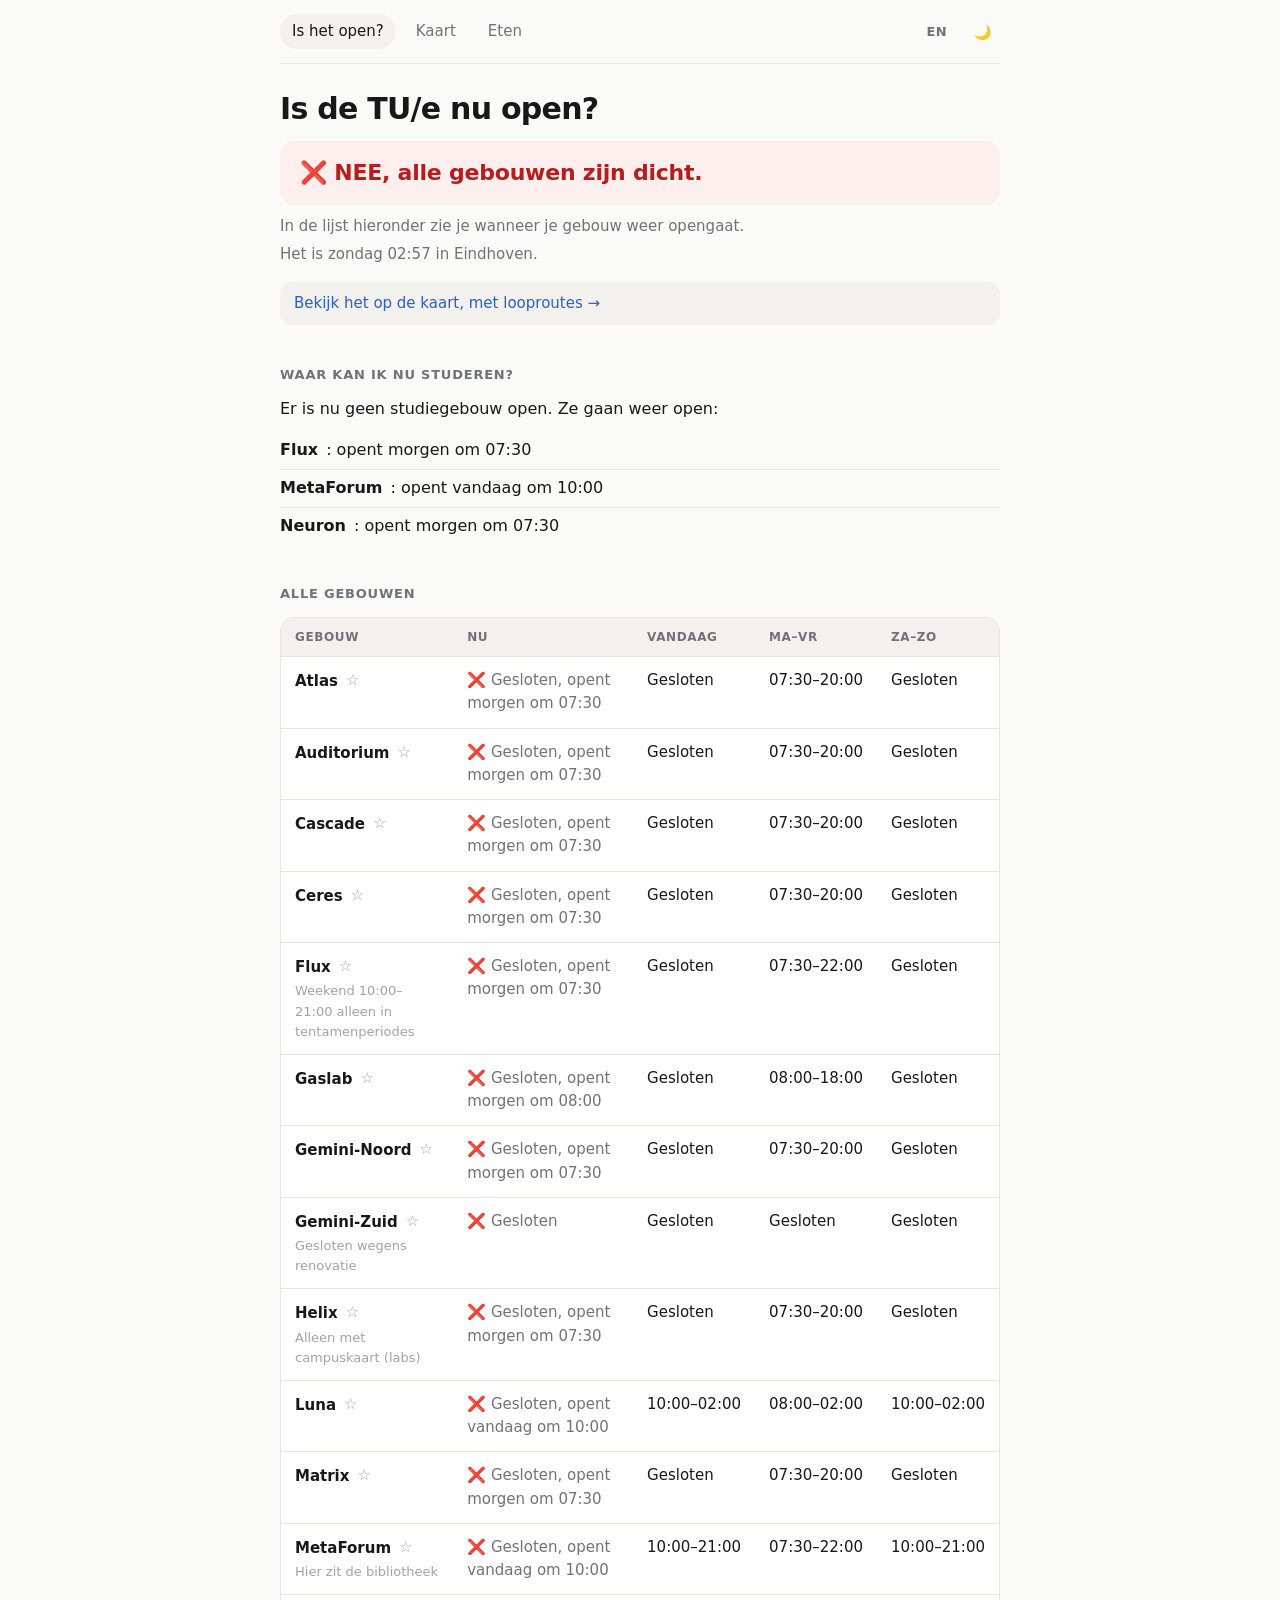
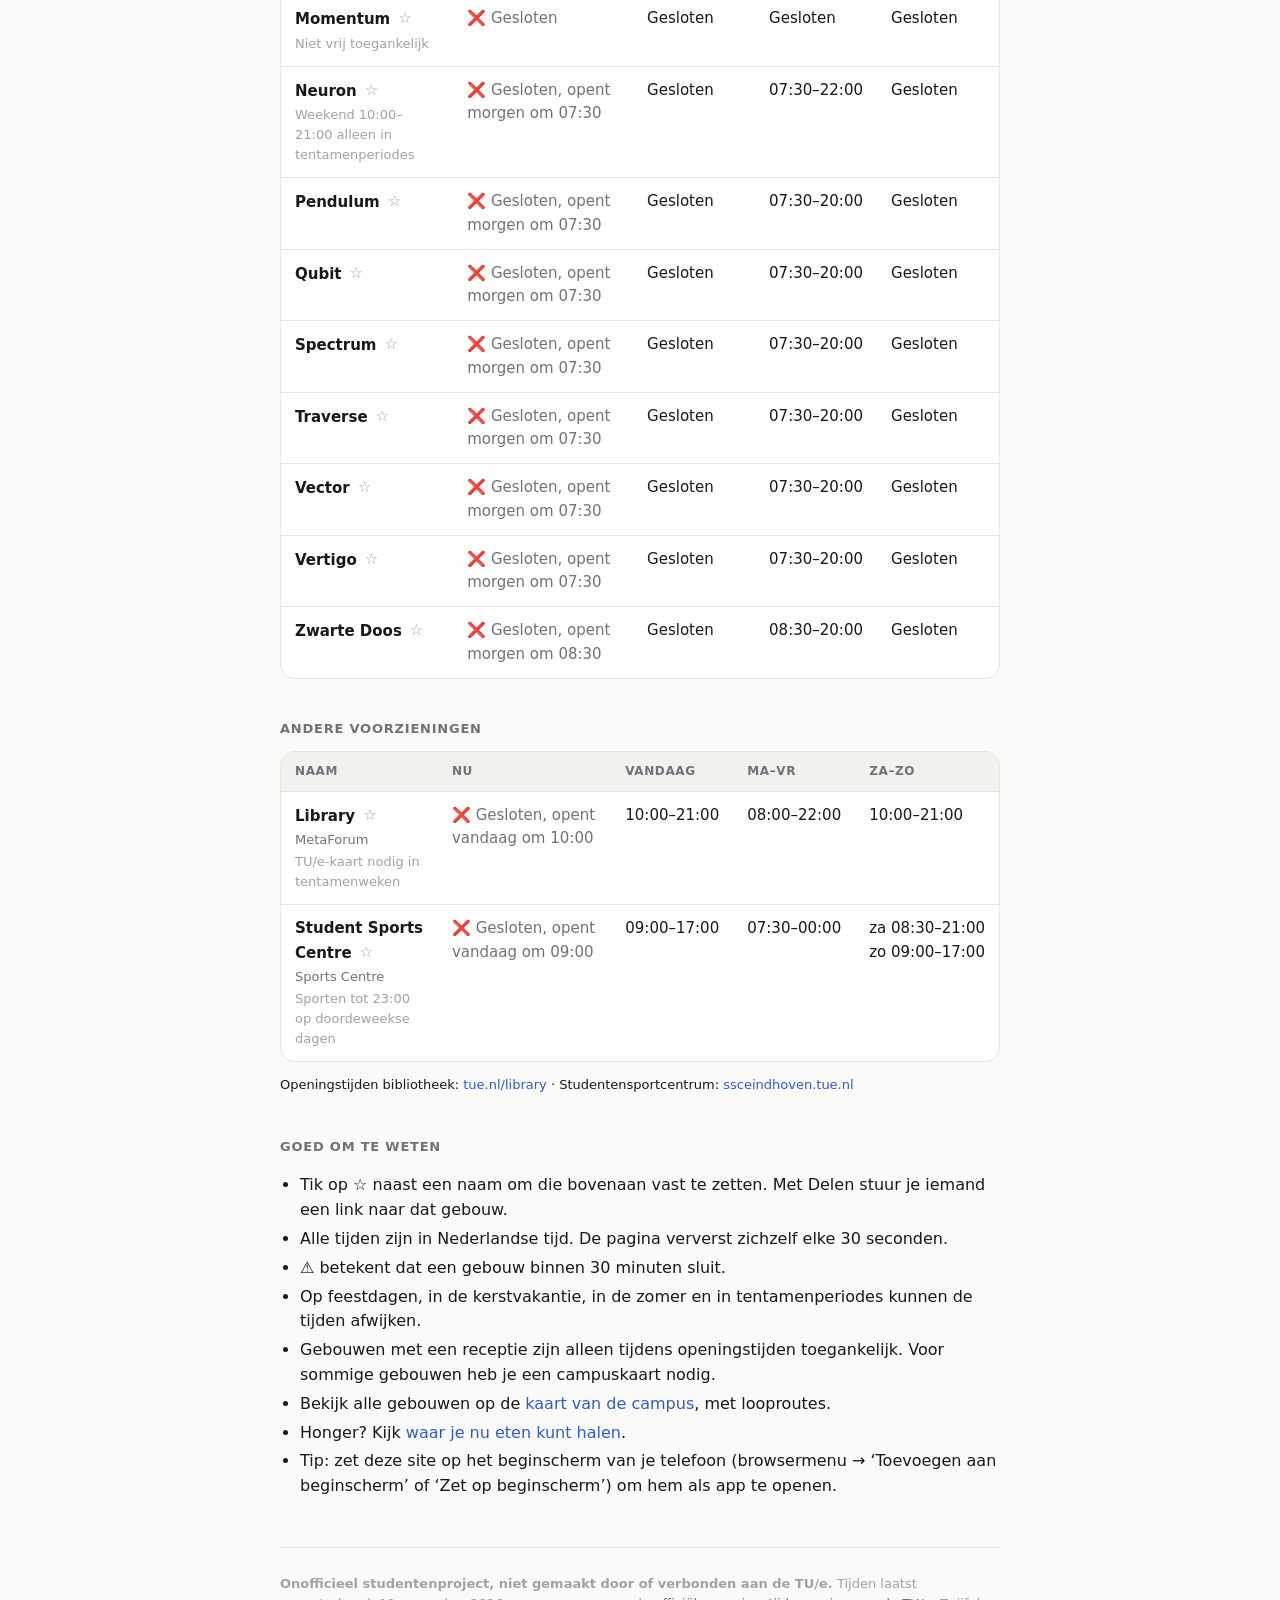
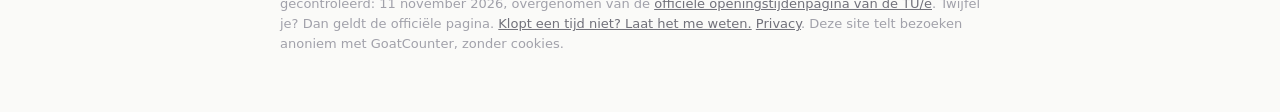
==== nl/index.html @ cf550020 "cards on mobile" ====
<!DOCTYPE html>
<html lang="nl">
<head>
<meta charset="utf-8">
<meta name="viewport" content="width=device-width, initial-scale=1">
<title>Is de TU/e open?</title>
<meta name="description" content="Welke TU/e-gebouwen zijn nu open? Live openingstijden van alle gebouwen, een kaart van de campus met looproutes, studieplekken en eten.">
<link rel="icon" type="image/png" href="../favicon.png">
<meta property="og:type" content="website">
<meta property="og:site_name" content="Is de TU/e open?">
<meta property="og:title" content="Is de TU/e open?">
<meta property="og:description" content="Welke TU/e-gebouwen zijn nu open? Live openingstijden, een kaart met looproutes en waar je kunt eten.">
<meta property="og:url" content="https://istueopen.nl/nl/">
<meta property="og:image" content="https://istueopen.nl/preview-nl.png">
<meta property="og:image:width" content="1200">
<meta property="og:image:height" content="630">
<meta property="og:image:alt" content="Is de TU/e open? Live openingstijden van alle gebouwen.">
<meta name="twitter:card" content="summary_large_image">
<link rel="canonical" href="https://istueopen.nl/nl/">
<link rel="alternate" hreflang="en" href="https://istueopen.nl/">
<link rel="alternate" hreflang="nl" href="https://istueopen.nl/nl/">
<link rel="manifest" href="manifest.webmanifest">
<link rel="apple-touch-icon" href="../apple-touch-icon.png">
<meta name="theme-color" content="#fafaf7" media="(prefers-color-scheme: light)">
<meta name="theme-color" content="#151514" media="(prefers-color-scheme: dark)">
<link rel="stylesheet" href="../style.css">
<script src="../site.js"></script>
</head>
<body>

<nav>
  <a href="./" aria-current="page">Is het open?</a> |
  <a href="kaart">Kaart</a> |
  <a href="eten">Eten</a> |
  <a href="../" hreflang="en" lang="en" aria-label="English" title="English">EN</a>
</nav>
<hr>

<div id="banner" hidden></div>

<h1>Is de TU/e nu open?</h1>
<h2 id="answer">Even kijken…</h2>
<p id="summary"></p>
<p id="clock"></p>
<p class="maplink"><a href="kaart">Bekijk het op de kaart, met looproutes →</a></p>
<p id="weather" hidden></p>
<p id="exam" hidden></p>
<hr>
<div id="mine" hidden></div>

<noscript>
  <p><b>Zet JavaScript aan om te zien welke gebouwen nu open zijn.</b>
  Je kunt ook de <a href="https://www.tue.nl/en/our-university/tue-campus/buildings/opening-hours-buildings">officiële openingstijden</a> bekijken.</p>
</noscript>

<h2>Waar kan ik nu studeren?</h2>
<div id="study"></div>

<h2>Alle gebouwen</h2>
<table border="1" cellpadding="6" cellspacing="0">
  <thead id="head"></thead>
  <tbody id="buildings"></tbody>
</table>

<h2>Andere voorzieningen</h2>
<table border="1" cellpadding="6" cellspacing="0">
  <thead id="services-head"></thead>
  <tbody id="services"></tbody>
</table>
<p><small>Openingstijden bibliotheek: <a href="https://www.tue.nl/library">tue.nl/library</a> · Studentensportcentrum: <a href="https://ssceindhoven.tue.nl/en/">ssceindhoven.tue.nl</a></small></p>

<h2>Goed om te weten</h2>
<ul>
  <li>Tik op ☆ naast een naam om die bovenaan vast te zetten. Met Delen stuur je iemand een link naar dat gebouw.</li>
  <li>Alle tijden zijn in Nederlandse tijd. De pagina ververst zichzelf elke 30 seconden.</li>
  <li>⚠️ betekent dat een gebouw binnen 30 minuten sluit.</li>
  <li>Op feestdagen, in de kerstvakantie, in de zomer en in tentamenperiodes kunnen de tijden afwijken.</li>
  <li>Gebouwen met een receptie zijn alleen tijdens openingstijden toegankelijk. Voor sommige gebouwen heb je een campuskaart nodig.</li>
  <li>Bekijk alle gebouwen op de <a href="kaart">kaart van de campus</a>, met looproutes.</li>
  <li>Honger? Kijk <a href="eten">waar je nu eten kunt halen</a>.</li>
  <li>Tip: zet deze site op het beginscherm van je telefoon (browsermenu → ‘Toevoegen aan beginscherm’ of ‘Zet op beginscherm’) om hem als app te openen.</li>
</ul>

<hr>
<footer>
  <p><small>
    <b>Onofficieel studentenproject, niet gemaakt door of verbonden aan de TU/e.</b>
    Tijden laatst gecontroleerd: <span id="checked"></span>, overgenomen van de
    <a href="https://www.tue.nl/en/our-university/tue-campus/buildings/opening-hours-buildings">officiële openingstijdenpagina van de TU/e</a>.
    Twijfel je? Dan geldt de officiële pagina.
    <a href="melden">Klopt een tijd niet? Laat het me weten.</a>
    <a href="privacy">Privacy</a>.
    Deze site telt bezoeken anoniem met GoatCounter, zonder cookies.
  </small></p>
</footer>

<script src="../hours.js"></script>
<script src="../open.js"></script>
<script>
function render() {
  var now = amsterdamNow();
  renderBanner("banner", now);
  renderTable("head", "buildings", window.BUILDINGS, now, false);
  renderTable("services-head", "services", window.SERVICES, now, true);
  renderWeather("weather", now);
  renderExam("exam", now);
  renderMine("mine", window.BUILDINGS.concat(window.SERVICES), now, "Jouw gebouwen");

  var withHours = window.BUILDINGS.filter(function (b) { return b.weekdays || b.weekend; });
  var open = withHours.filter(function (b) { return status(b, now).open; });
  var answer = document.getElementById("answer"), summary = document.getElementById("summary");
  if (open.length === 0) {
    answer.textContent = "❌ NEE, alle gebouwen zijn dicht.";
    summary.textContent = "In de lijst hieronder zie je wanneer je gebouw weer opengaat.";
  } else if (open.length >= withHours.length - 1) {
    answer.textContent = "✅ JA, de campus is open!";
    summary.textContent = open.length + " van de " + withHours.length + " gebouwen zijn open.";
  } else {
    answer.textContent = "🟡 DEELS, alleen een paar gebouwen zijn open.";
    summary.textContent = "Nu open: " + open.map(function (b) { return b.name; }).join(", ") + ".";
  }
  var hol = holidayWarning(now);
  if (hol) {
    answer.textContent = "⚠️ NIET ZEKER, het is " + hol + ".";
    summary.textContent = "Vandaag kunnen de tijden anders zijn. In de lijsten hieronder staan de normale tijden.";
  }
  document.getElementById("clock").textContent = "Het is " + DAYS[now.day] + " " + now.time + " in Eindhoven.";

  var box = document.getElementById("study");
  box.replaceChildren();
  var study = window.BUILDINGS.filter(function (b) { return b.study; });
  var openStudy = study.filter(function (b) { return status(b, now).open; })
    .sort(function (a, b) { return status(b, now).until - status(a, now).until; });
  var ul = el("ul");
  if (openStudy.length) {
    openStudy.forEach(function (b) {
      var li = el("li"), st = el("span", status(b, now).text.replace(/^✅ /, "")); st.className = statusClass(status(b, now));
      li.append(el("b", b.name), " ", st);
      var nx = nextText(b, study, now); if (nx) { var ns = el("span", nx.replace(/^ → /, "→ ")); ns.className = "next"; li.append(ns); }
      ul.append(li);
    });
    box.append(ul);
  } else {
    box.append(el("p", "Er is nu geen studiegebouw open. Ze gaan weer open:"));
    study.forEach(function (b) {
      var li = el("li"); li.append(el("b", b.name), ": " + status(b, now).text.replace(/^❌ Gesloten, /, ""));
      ul.append(li);
    });
    box.append(ul);
  }
}

document.getElementById("checked").textContent = checkedText();
keepFresh(render);
</script>
<!-- goatcounter -->
<script data-goatcounter="https://istueopen.goatcounter.com/count" async src="//gc.zgo.at/count.js"></script>
</body>
</html>
---- style.css ----
/* colours */
:root {
  --bg: #fafaf8; --fg: #18181b; --muted: #71717a; --faint: #a1a1aa; --line: #e7e5e0; --card: #fff; --soft: #f2f1ed;
  --accent: #2f5bd3;
  --green: #15803d; --greenbg: #eaf6ee; --red: #b91c1c; --redbg: #fcefee; --amber: #a16207; --amberbg: #fdf5e1;
  --radius: 14px;
  color-scheme: light dark;
}
@media (prefers-color-scheme: dark) {
  :root:not([data-theme="light"]) {
    --bg: #111113; --fg: #ececee; --muted: #9b9ba3; --faint: #6b6b73; --line: #26262b; --card: #18181b; --soft: #1f1f23;
    --accent: #8aa8ff;
    --green: #5bd185; --greenbg: #13281b; --red: #f38b84; --redbg: #2e1614; --amber: #f0c25a; --amberbg: #2c2412;
  }
}
:root[data-theme="dark"] {
  --bg: #111113; --fg: #ececee; --muted: #9b9ba3; --faint: #6b6b73; --line: #26262b; --card: #18181b; --soft: #1f1f23;
  --accent: #8aa8ff;
  --green: #5bd185; --greenbg: #13281b; --red: #f38b84; --redbg: #2e1614; --amber: #f0c25a; --amberbg: #2c2412;
  color-scheme: dark;
}
:root[data-theme="light"] { color-scheme: light; }

/* base */
* { box-sizing: border-box; }
html { -webkit-text-size-adjust: 100%; }
body {
  margin: 0 auto; max-width: 760px; padding: 0 20px 48px;
  background: var(--bg); color: var(--fg);
  font: 16px/1.55 system-ui, -apple-system, "Segoe UI", Roboto, "Helvetica Neue", sans-serif;
  -webkit-font-smoothing: antialiased;
}
a { color: var(--accent); text-decoration: none; }
a:hover { text-decoration: underline; }
hr { display: none; }
h1 { font-size: 30px; line-height: 1.15; letter-spacing: -0.025em; margin: 28px 0 14px; }
h2 { font-size: 13px; font-weight: 600; text-transform: uppercase; letter-spacing: .06em; color: var(--muted); margin: 40px 0 12px; }
h3 { font-size: 16px; margin: 24px 0 6px; }
p { margin: 10px 0; }
ul { padding-left: 20px; }
li { margin: 4px 0; }
small { font-size: 13px; }

/* menu */
nav {
  display: flex; align-items: center; gap: 4px; flex-wrap: wrap;
  font-size: 0; padding: 14px 0; border-bottom: 1px solid var(--line);
}
nav a {
  font-size: 15px; font-weight: 500; color: var(--muted);
  padding: 6px 12px; border-radius: 999px; text-decoration: none;
}
nav a:hover { color: var(--fg); background: var(--soft); text-decoration: none; }
nav a[aria-current="page"] { color: var(--fg); background: var(--soft); }
nav a[hreflang] { margin-left: auto; font-size: 13px; font-weight: 600; letter-spacing: .03em; }
#theme {
  font-size: 14px; line-height: 1; padding: 7px 9px; margin-left: 2px;
  background: none; border: 0; border-radius: 999px; cursor: pointer;
}
#theme:hover { background: var(--soft); }

/* the big answer */
#answer {
  text-transform: none; color: var(--fg);
  font-size: 22px; line-height: 1.3; font-weight: 700; letter-spacing: -0.01em;
  margin: 0 0 10px; padding: 18px 20px; border-radius: var(--radius); background: var(--soft);
}
#answer.yes { background: var(--greenbg); color: var(--green); }
#answer.no { background: var(--redbg); color: var(--red); }
#answer.warn { background: var(--amberbg); color: var(--amber); }
#summary, #clock { color: var(--muted); margin: 4px 0; font-size: 15px; }

/* small notices under the answer */
.maplink, #weather, #exam, #banner p, #offline {
  margin: 6px 0; padding: 10px 14px; border-radius: 12px; background: var(--soft); font-size: 15px;
}
.maplink { margin-top: 16px; }
.maplink a { font-weight: 500; }
#weather small, #weather small a { color: var(--faint); }
#banner p, #offline { background: var(--amberbg); }

/* your buildings */
#mine { margin-top: 8px; }
#mine ul, #study ul { list-style: none; padding: 0; margin: 0; }
#mine li {
  display: flex; flex-wrap: wrap; align-items: center; gap: 4px 8px;
  margin: 0; padding: 12px 14px; background: var(--card); border: 1px solid var(--line);
}
#mine li:first-child { border-radius: 12px 12px 0 0; }
#mine li:last-child { border-radius: 0 0 12px 12px; }
#mine li:only-child { border-radius: 12px; }
#mine li + li { border-top: 0; }
#mine li > b a { color: var(--fg); }
#mine li button[data-star] { margin-left: -4px; }
#mine .next { flex-basis: 100%; color: var(--muted); font-size: 14px; }
#mine .actions { margin-left: auto; display: flex; gap: 6px; }

/* where to study */
#study li { display: flex; flex-wrap: wrap; gap: 2px 8px; padding: 6px 0; margin: 0; border-bottom: 1px solid var(--line); }
#study li:last-child { border-bottom: 0; }
#study .next { flex-basis: 100%; color: var(--muted); font-size: 14px; }

/* status colours */
.open, .open b { color: var(--green); font-weight: 600; }
.soon, .soon b { color: var(--amber); font-weight: 600; }
.closed, .unknown { color: var(--muted); }

/* buttons and forms */
button, input, select, textarea { font: inherit; color: var(--fg); }
button {
  font-size: 14px; padding: 5px 11px; cursor: pointer;
  background: var(--soft); border: 0; border-radius: 999px;
}
button:hover { filter: brightness(.96); }
button[type="submit"] { font-size: 16px; font-weight: 600; padding: 10px 20px; background: var(--fg); color: var(--bg); }
button:disabled { opacity: .5; cursor: default; }
button[data-star] {
  background: none; padding: 0 2px; margin-left: 6px; font-size: 15px; color: var(--faint); vertical-align: 1px;
}
button[data-star][aria-pressed="true"] { color: inherit; }
input, select, textarea {
  width: 100%; max-width: 520px; padding: 10px 12px; margin-top: 4px;
  background: var(--card); border: 1px solid var(--line); border-radius: 10px;
}
input:focus, select:focus, textarea:focus { outline: 2px solid var(--accent); outline-offset: -1px; border-color: transparent; }
fieldset { border: 0; padding: 0; margin: 20px 0 0; }
legend { font-size: 13px; font-weight: 600; text-transform: uppercase; letter-spacing: .06em; color: var(--muted); padding: 0; margin-bottom: 4px; }
label { font-weight: 500; }
:focus-visible { outline: 2px solid var(--accent); outline-offset: 2px; }

/* tables */
table {
  width: 100%; border-collapse: separate; border-spacing: 0; font-size: 15px;
  background: var(--card); border: 1px solid var(--line) !important; border-radius: var(--radius); overflow: hidden;
}
th, td { border: 0 !important; border-top: 1px solid var(--line) !important; padding: 12px 14px !important; text-align: left; vertical-align: top; }
thead th { white-space: nowrap; border-top: 0 !important; padding-top: 10px !important; padding-bottom: 10px !important;
  font-size: 12px; font-weight: 600; text-transform: uppercase; letter-spacing: .05em; color: var(--muted); background: var(--soft); }
tbody th { font-weight: 600; }
tbody th a { color: var(--fg); }
tbody tr.linked { background: var(--amberbg); }
th .meta, th .note { display: block; font-size: 13px; font-weight: 400; color: var(--muted); margin-top: 2px; }
th .note, td.note { color: var(--faint); }
td.status { min-width: 8em; }
td.time { white-space: nowrap; }
th .meta .nw { white-space: nowrap; }
th .meta { overflow-wrap: normal; }
td.note { min-width: 8em; }
td.note { font-size: 14px; }
tbody th { overflow-wrap: anywhere; }

/* footer */
footer { margin-top: 48px; padding-top: 16px; border-top: 1px solid var(--line); }
footer, footer small { color: var(--faint); font-size: 13px; }
footer a { color: var(--muted); text-decoration: underline; }

/* back to top */
#top {
  position: fixed; right: 16px; bottom: 16px; width: 42px; height: 42px; padding: 0;
  font-size: 18px; background: var(--fg); color: var(--bg); border-radius: 999px;
  box-shadow: 0 6px 20px rgba(0,0,0,.18); z-index: 500;
}

/* campus map */
#mapcard { background: var(--card); border: 1px solid var(--line); border-radius: var(--radius); overflow: hidden; }
#map { height: 62vh; min-height: 340px; max-height: 620px; background: var(--soft); }
#map.failed { display: flex; align-items: center; justify-content: center; text-align: center; padding: 20px; color: var(--muted); }
.leaflet-container { font: inherit; }
.leaflet-tooltip.blabel { background: transparent; border: 0; box-shadow: none; padding: 0; color: #fff; font-weight: 700; font-size: 11px;
  text-shadow: 0 0 3px rgba(0,0,0,.8), 0 0 2px rgba(0,0,0,.8); }
.leaflet-tooltip.blabel::before { display: none; }
.legend { display: flex; flex-wrap: wrap; gap: 6px 16px; padding: 10px 14px; font-size: 13px; color: var(--muted); border-top: 1px solid var(--line); }
.legend .dot { display: inline-block; width: 10px; height: 10px; border-radius: 3px; margin-right: 6px; vertical-align: -1px; }
.dot.open { background: #1f7a3f; } .dot.soon { background: #e09a1b; } .dot.closed { background: #8a8a85; } .dot.route { background: #2f5bd3; }
#routebox { margin: 12px 0; padding: 14px 16px; border-radius: var(--radius); background: var(--card); border: 1px solid var(--line); }
#routebox b.t { font-size: 20px; letter-spacing: -0.01em; }
#routebox button { margin-top: 10px; }
#missing { color: var(--muted); font-size: 14px; }
@media (prefers-color-scheme: dark) { :root:not([data-theme="light"]) .leaflet-tile-pane { filter: invert(1) hue-rotate(180deg) brightness(.9) contrast(.9); } }
:root[data-theme="dark"] .leaflet-tile-pane { filter: invert(1) hue-rotate(180deg) brightness(.9) contrast(.9); }

/* phones */
@media (max-width: 699px) {
  body { padding: 0 16px 40px; }
  h1 { font-size: 26px; margin-top: 22px; }
  h2 { margin-top: 32px; }
  #answer { font-size: 20px; padding: 16px 18px; }
  th, td { padding: 11px 12px !important; }
  table { font-size: 15px; }
  td.status { width: 45%; min-width: 0; }
}
@media (max-width: 400px) {
  nav { gap: 0; }
  nav a { font-size: 14px; padding: 6px 9px; }
  nav a[hreflang] { font-size: 12px; }
}
@media (max-width: 340px) {
  nav a { font-size: 13px; padding: 5px 7px; }
}

/* phone cards */
.filter { display: flex; gap: 6px; flex-wrap: wrap; margin: 0 0 12px; }
.filter button { font-size: 14px; padding: 6px 13px; border-radius: 99px; background: var(--soft); color: var(--muted); border: 0; }
.filter button[aria-pressed="true"] { background: var(--fg); color: var(--bg); }
.cards { list-style: none; padding: 0; margin: 0; display: grid; gap: 8px; }
.card { display: flex; gap: 10px; align-items: flex-start; background: var(--card); border: 1px solid var(--line);
  border-left: 5px solid var(--line); border-radius: var(--radius); padding: 12px 10px 12px 14px; }
.card.open { border-left-color: var(--green); }
.card.soon { border-left-color: var(--amber); }
.card.closed, .card.unknown { border-left-color: var(--line); }
.card.linked { background: var(--amberbg); }
.card .main { flex: 1; min-width: 0; }
.card .top { display: flex; flex-wrap: wrap; justify-content: space-between; align-items: baseline; gap: 2px 10px; }
.card .top b { font-size: 16px; }
.card .top b a { color: var(--fg); text-decoration: none; }
.card .st { font-size: 14px; font-weight: 600; }
.card.open .st { color: var(--green); }
.card.soon .st { color: var(--amber); }
.card.closed .st, .card.unknown .st { color: var(--muted); font-weight: 500; }
.card.closed .top b a, .card.unknown .top b a { color: var(--muted); }
.card .sub { font-size: 13px; color: var(--muted); margin-top: 3px; }
.card .sub .nw { white-space: nowrap; }
.card .cnote { font-size: 13px; color: var(--faint); margin-top: 2px; }
.card button[data-star] { margin: -4px -2px 0 0; }
.cardbox .empty { color: var(--muted); }
.card.open, .card.soon, .card.closed, .card.unknown { color: var(--fg); font-weight: 400; }
[hidden] { display: none !important; }
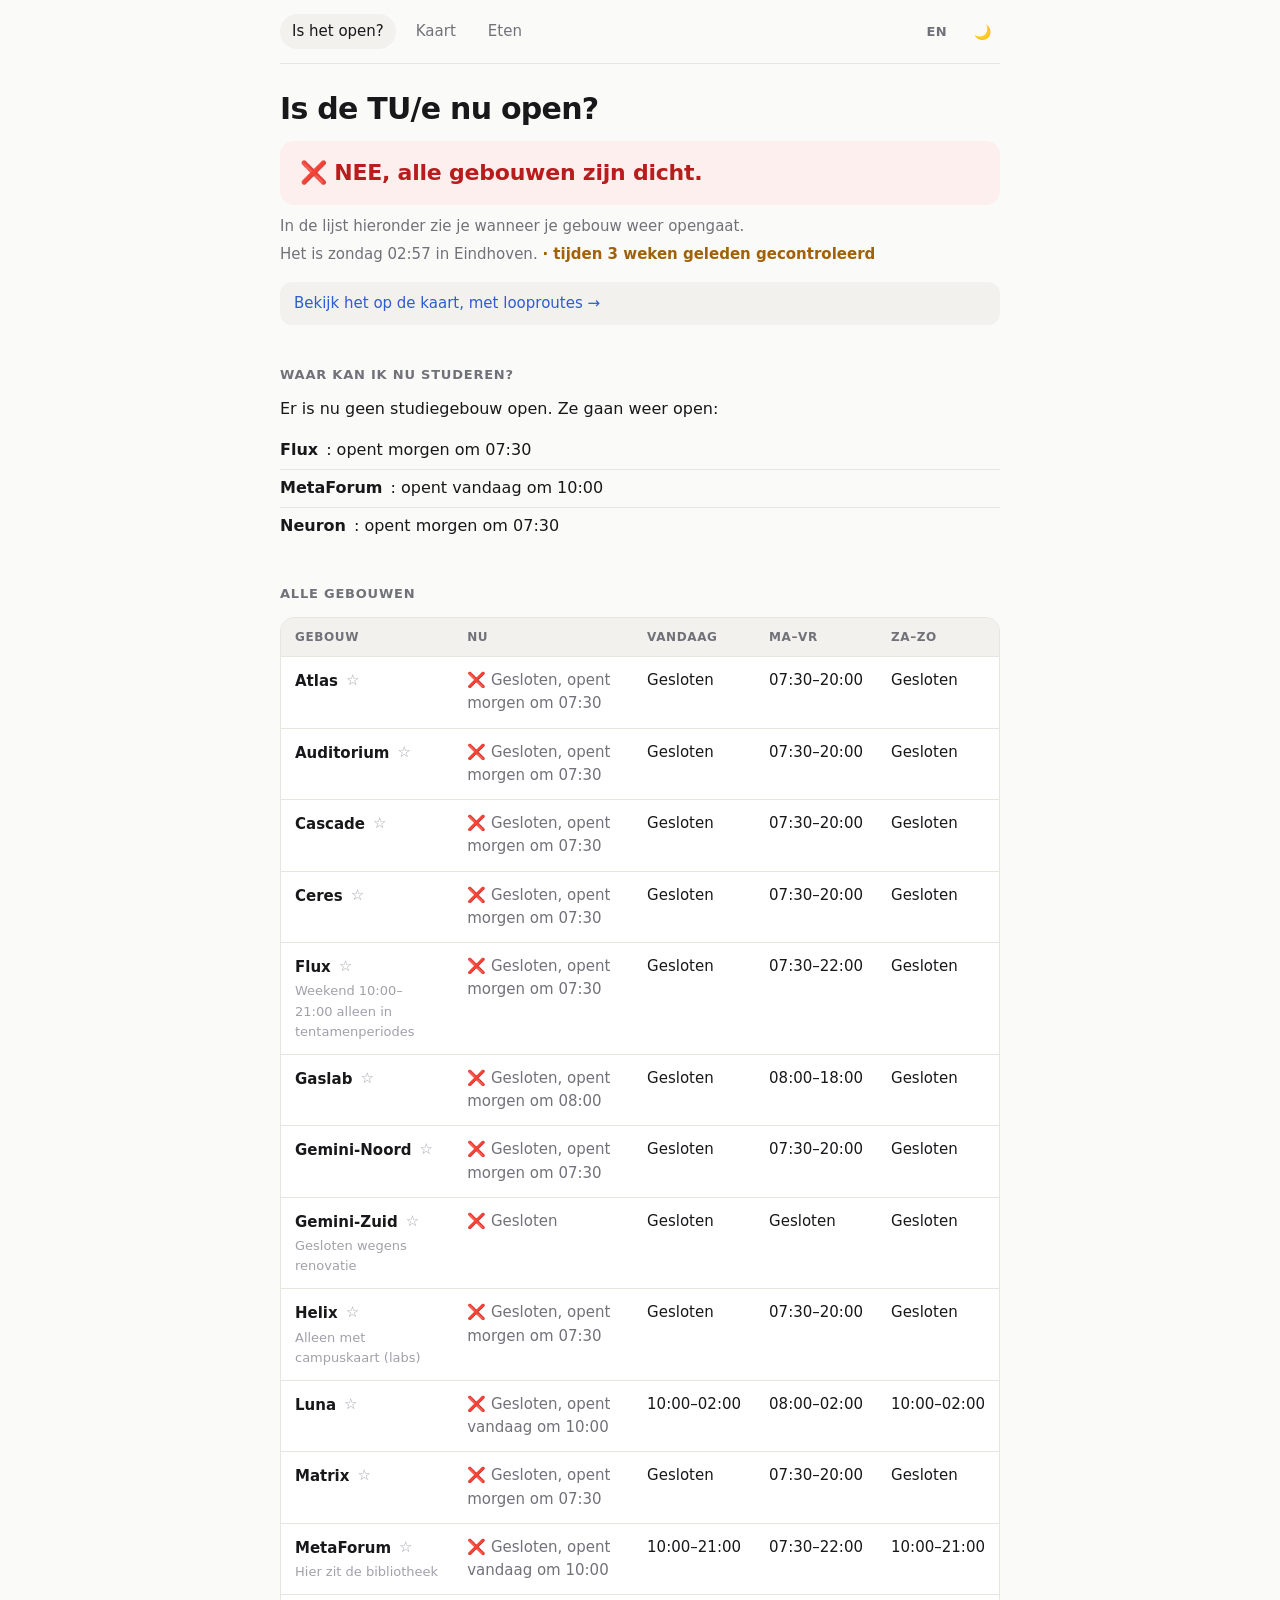
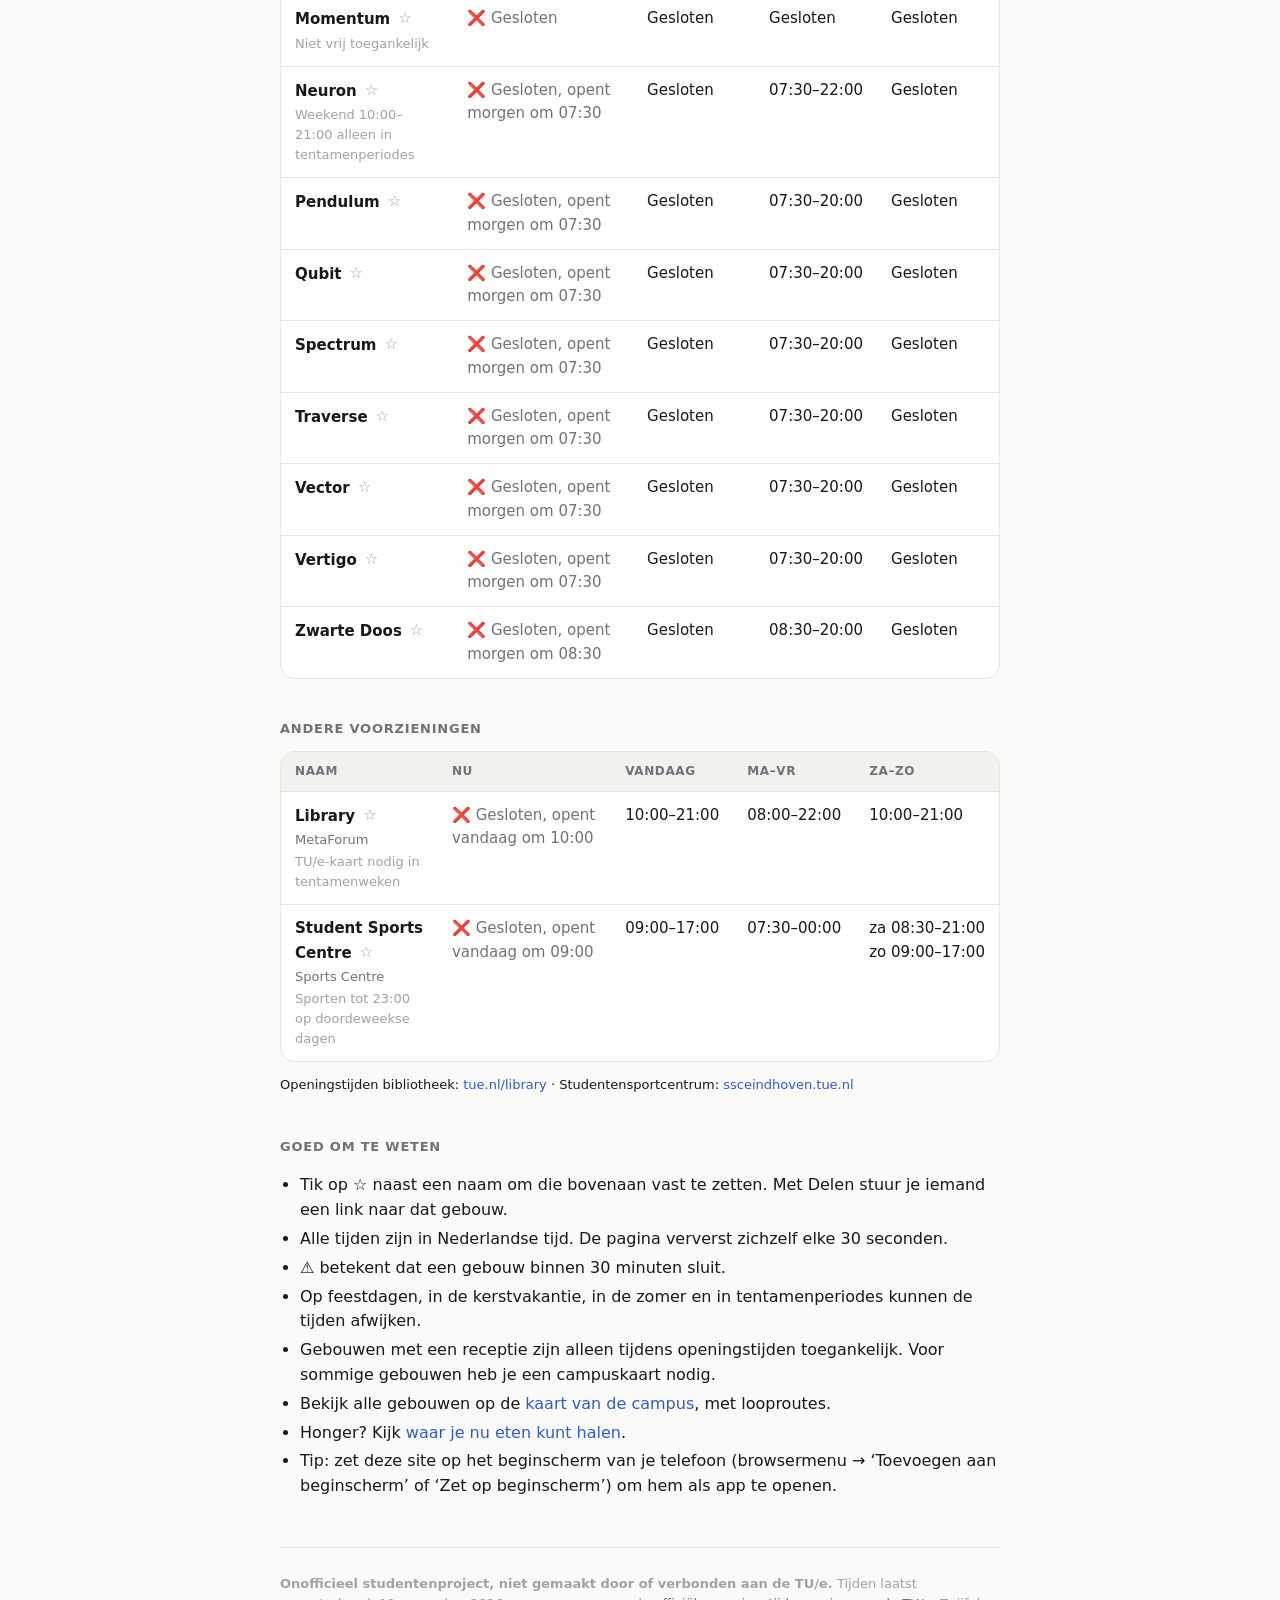
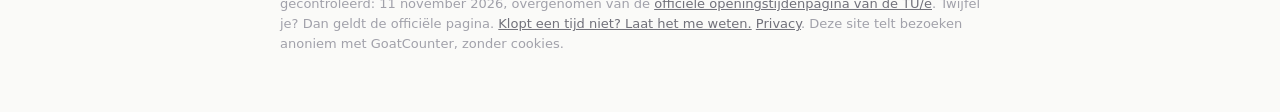
==== commit 9b2eede1: "last checked date" ====
--- a/nl/index.html
+++ b/nl/index.html
@@ -125,6 +125,7 @@
     summary.textContent = "Vandaag kunnen de tijden anders zijn. In de lijsten hieronder staan de normale tijden.";
   }
   document.getElementById("clock").textContent = "Het is " + DAYS[now.day] + " " + now.time + " in Eindhoven.";
+  addChecked(document.getElementById("clock"), now);
 
   var box = document.getElementById("study");
   box.replaceChildren();
--- a/style.css
+++ b/style.css
@@ -225,3 +225,5 @@
 .cardbox .empty { color: var(--muted); }
 .card.open, .card.soon, .card.closed, .card.unknown { color: var(--fg); font-weight: 400; }
 [hidden] { display: none !important; }
+.checked { color: var(--faint); white-space: nowrap; }
+.checked.old { color: var(--amber); font-weight: 600; }
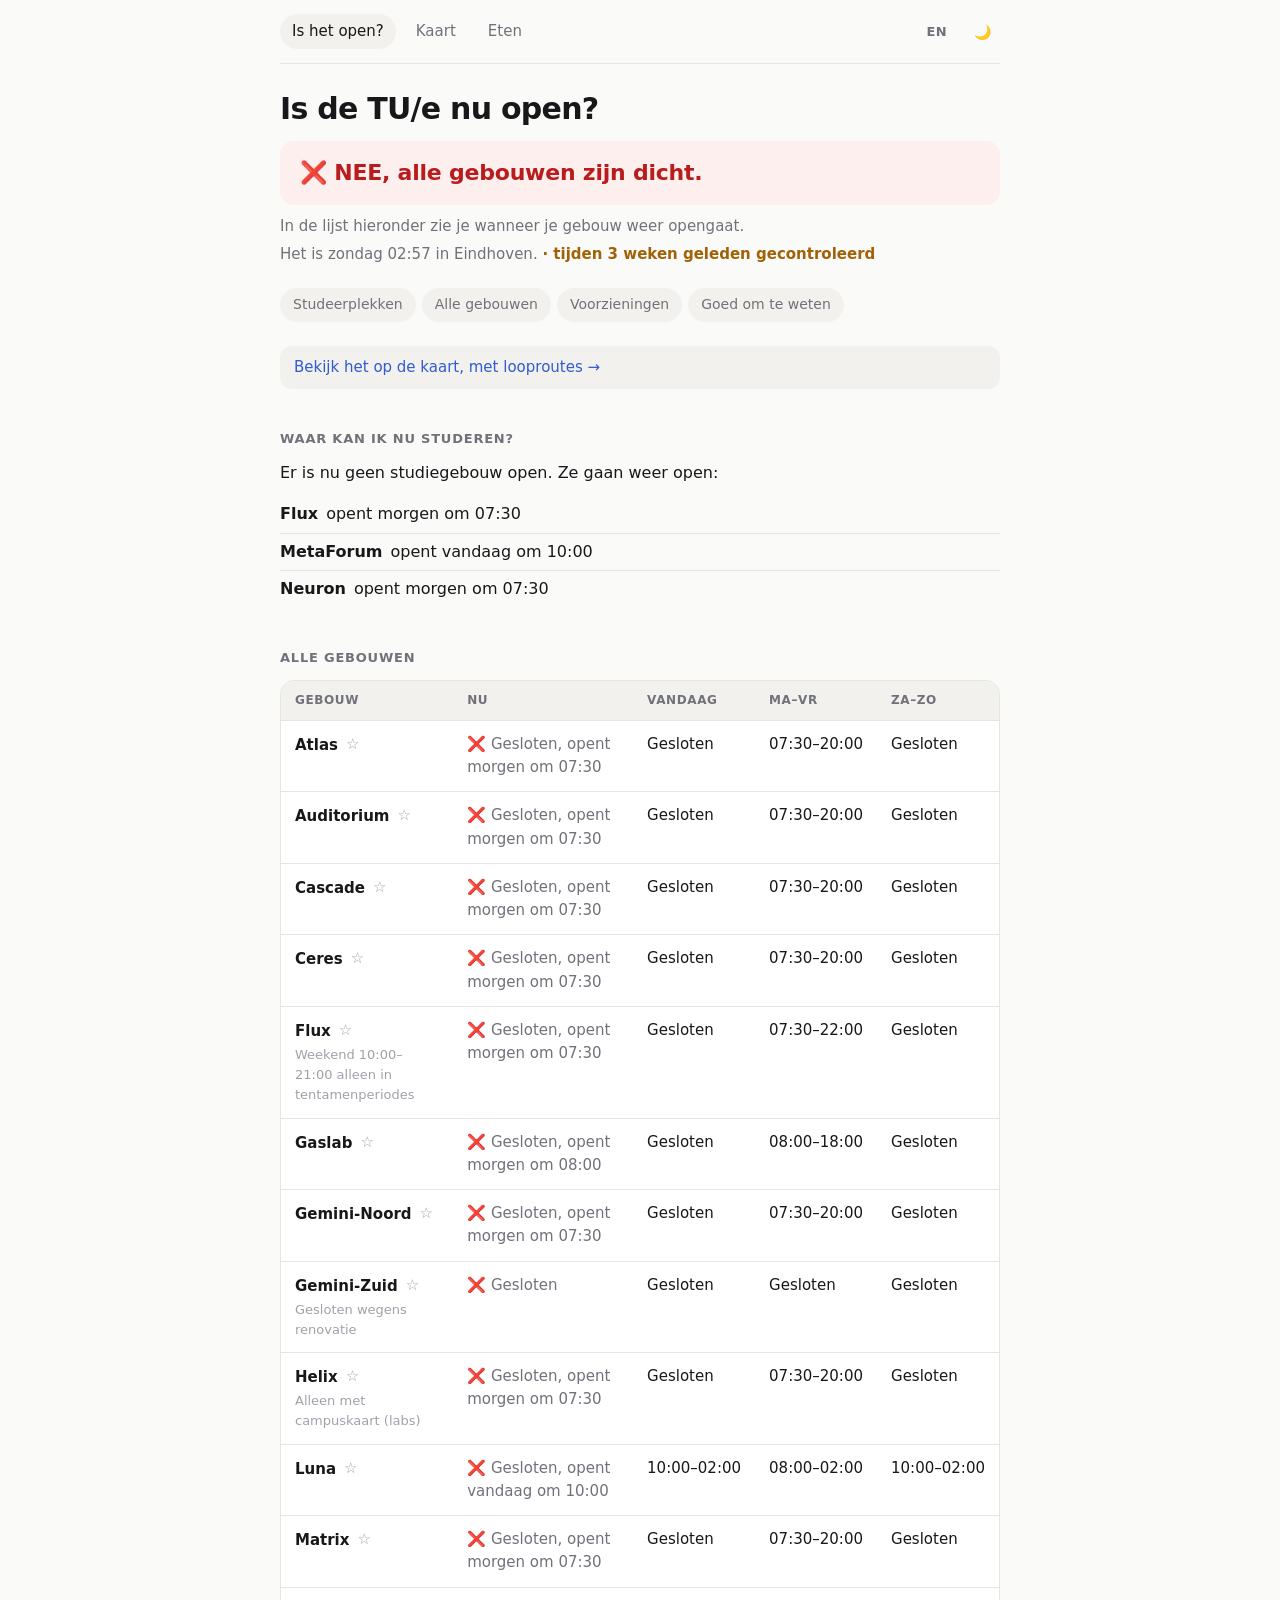
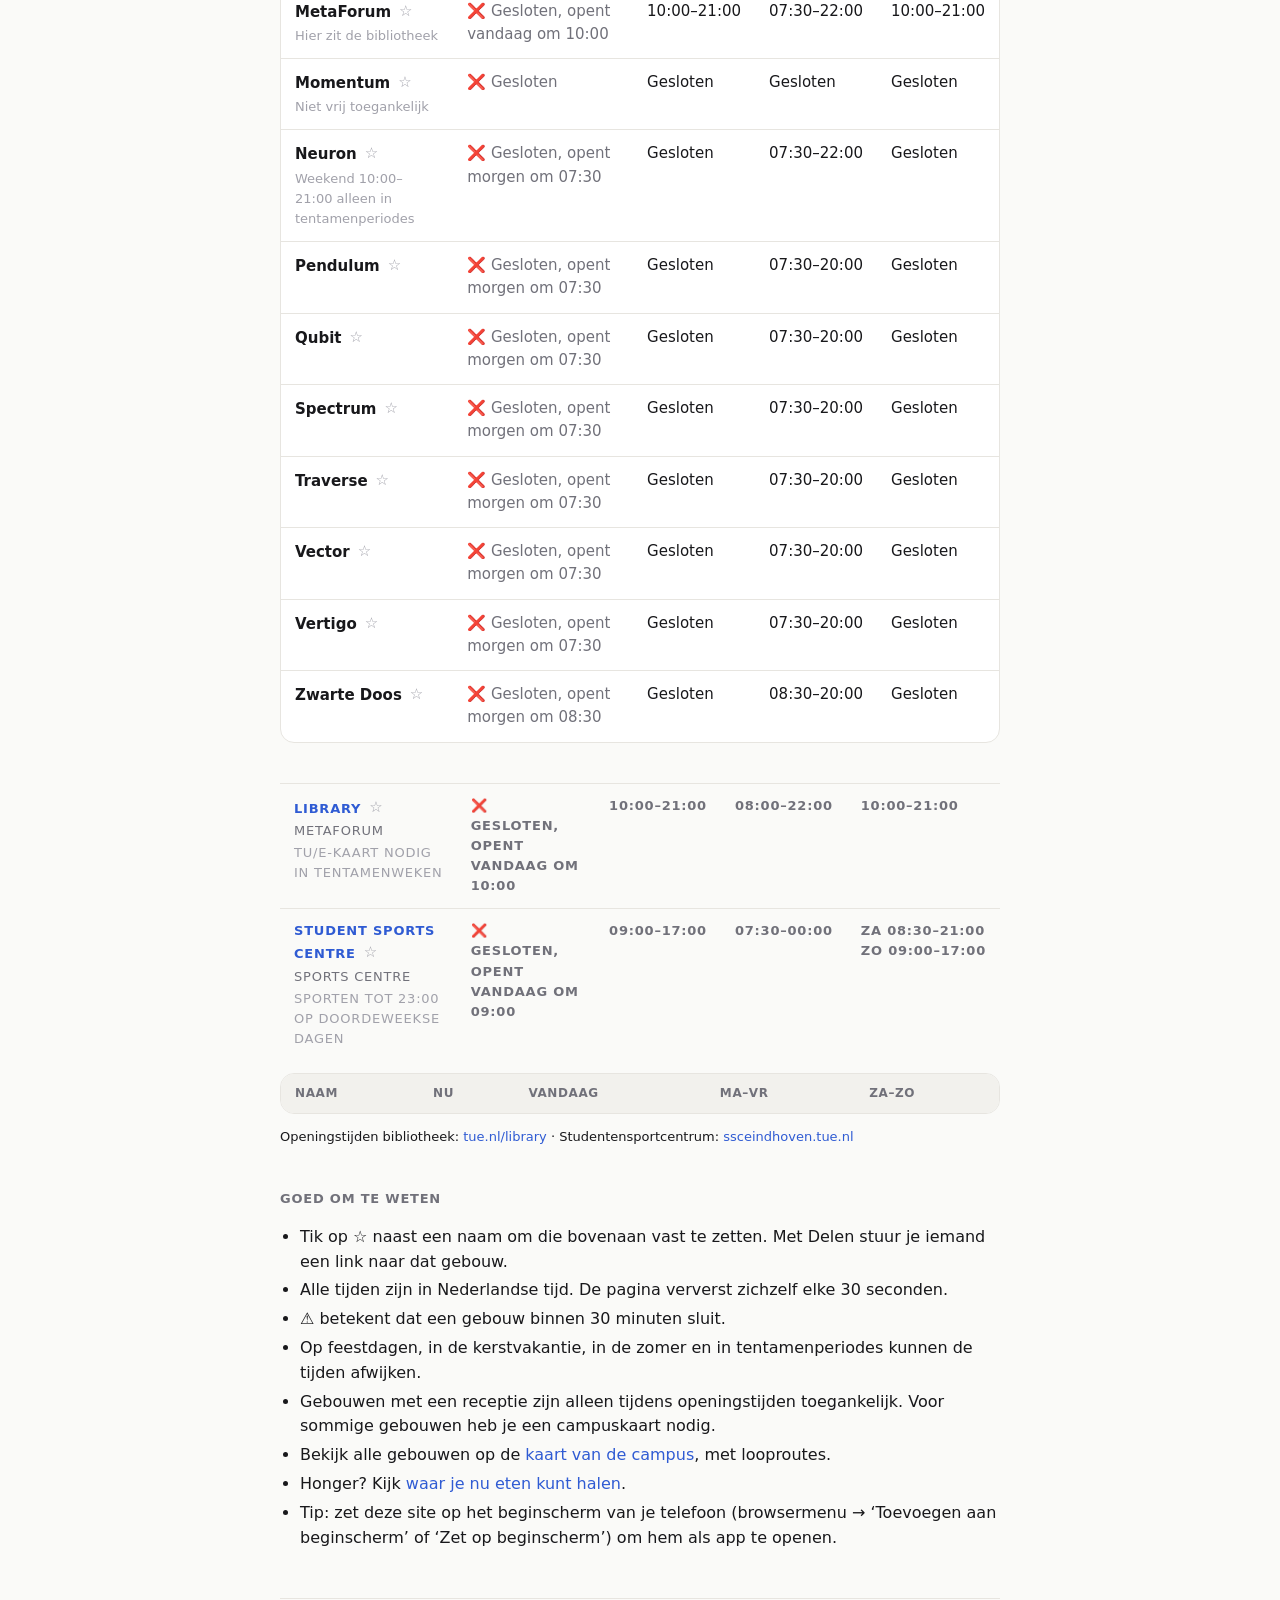
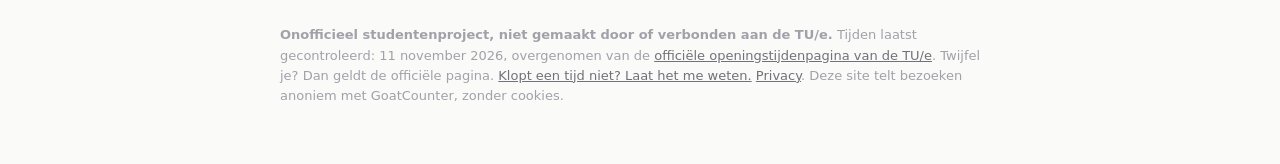
==== commit 0de861e8: "section menu" ====
--- a/nl/index.html
+++ b/nl/index.html
@@ -42,34 +42,35 @@
 <h2 id="answer">Even kijken…</h2>
 <p id="summary"></p>
 <p id="clock"></p>
+<div class="jump" role="navigation" aria-label="Op deze pagina"></div>
 <p class="maplink"><a href="kaart">Bekijk het op de kaart, met looproutes →</a></p>
 <p id="weather" hidden></p>
 <p id="exam" hidden></p>
 <hr>
-<div id="mine" hidden></div>
+<div id="mine" hidden data-jump="Jouw gebouwen"></div>
 
 <noscript>
   <p><b>Zet JavaScript aan om te zien welke gebouwen nu open zijn.</b>
   Je kunt ook de <a href="https://www.tue.nl/en/our-university/tue-campus/buildings/opening-hours-buildings">officiële openingstijden</a> bekijken.</p>
 </noscript>
 
-<h2>Waar kan ik nu studeren?</h2>
+<h2 id="where-to-study" data-jump="Studeerplekken">Waar kan ik nu studeren?</h2>
 <div id="study"></div>
 
-<h2>Alle gebouwen</h2>
+<h2 id="all" data-jump="Alle gebouwen">Alle gebouwen</h2>
 <table border="1" cellpadding="6" cellspacing="0">
   <thead id="head"></thead>
   <tbody id="buildings"></tbody>
 </table>
 
-<h2>Andere voorzieningen</h2>
+<h2 id="services" data-jump="Voorzieningen">Andere voorzieningen</h2>
 <table border="1" cellpadding="6" cellspacing="0">
   <thead id="services-head"></thead>
   <tbody id="services"></tbody>
 </table>
 <p><small>Openingstijden bibliotheek: <a href="https://www.tue.nl/library">tue.nl/library</a> · Studentensportcentrum: <a href="https://ssceindhoven.tue.nl/en/">ssceindhoven.tue.nl</a></small></p>
 
-<h2>Goed om te weten</h2>
+<h2 id="info" data-jump="Goed om te weten">Goed om te weten</h2>
 <ul>
   <li>Tik op ☆ naast een naam om die bovenaan vast te zetten. Met Delen stuur je iemand een link naar dat gebouw.</li>
   <li>Alle tijden zijn in Nederlandse tijd. De pagina ververst zichzelf elke 30 seconden.</li>
@@ -144,7 +145,7 @@
   } else {
     box.append(el("p", "Er is nu geen studiegebouw open. Ze gaan weer open:"));
     study.forEach(function (b) {
-      var li = el("li"); li.append(el("b", b.name), ": " + status(b, now).text.replace(/^❌ Gesloten, /, ""));
+      var li = el("li"); li.append(el("b", b.name), el("span", status(b, now).text.replace(/^❌ Gesloten, /, "")));
       ul.append(li);
     });
     box.append(ul);
--- a/style.css
+++ b/style.css
@@ -227,3 +227,19 @@
 [hidden] { display: none !important; }
 .checked { color: var(--faint); white-space: nowrap; }
 .checked.old { color: var(--amber); font-weight: 600; }
+
+/* jump to a section */
+.jump { display: flex; flex-wrap: nowrap; gap: 6px; overflow-x: auto; scrollbar-width: none; margin: 14px 0 6px; padding: 8px 0; }
+.jump::-webkit-scrollbar { display: none; }
+.jump a { flex: none; font-size: 14px; padding: 6px 13px; border-radius: 99px; background: var(--soft); color: var(--muted); text-decoration: none; white-space: nowrap; }
+.jump a:hover { color: var(--fg); text-decoration: none; }
+.jump a.on { background: var(--fg); color: var(--bg); }
+[data-jump] { scroll-margin-top: 16px; }
+@media (max-width: 699px) {
+  .jump { position: sticky; top: 0; z-index: 20; margin: 14px -16px 6px; padding: 8px 16px;
+    background: var(--bg); background: color-mix(in srgb, var(--bg) 92%, transparent);
+    -webkit-backdrop-filter: blur(8px); backdrop-filter: blur(8px); }
+  .jump.stuck { border-bottom: 1px solid var(--line); }
+  [data-jump] { scroll-margin-top: 68px; }
+}
+@media (prefers-reduced-motion: no-preference) { html { scroll-behavior: smooth; } }
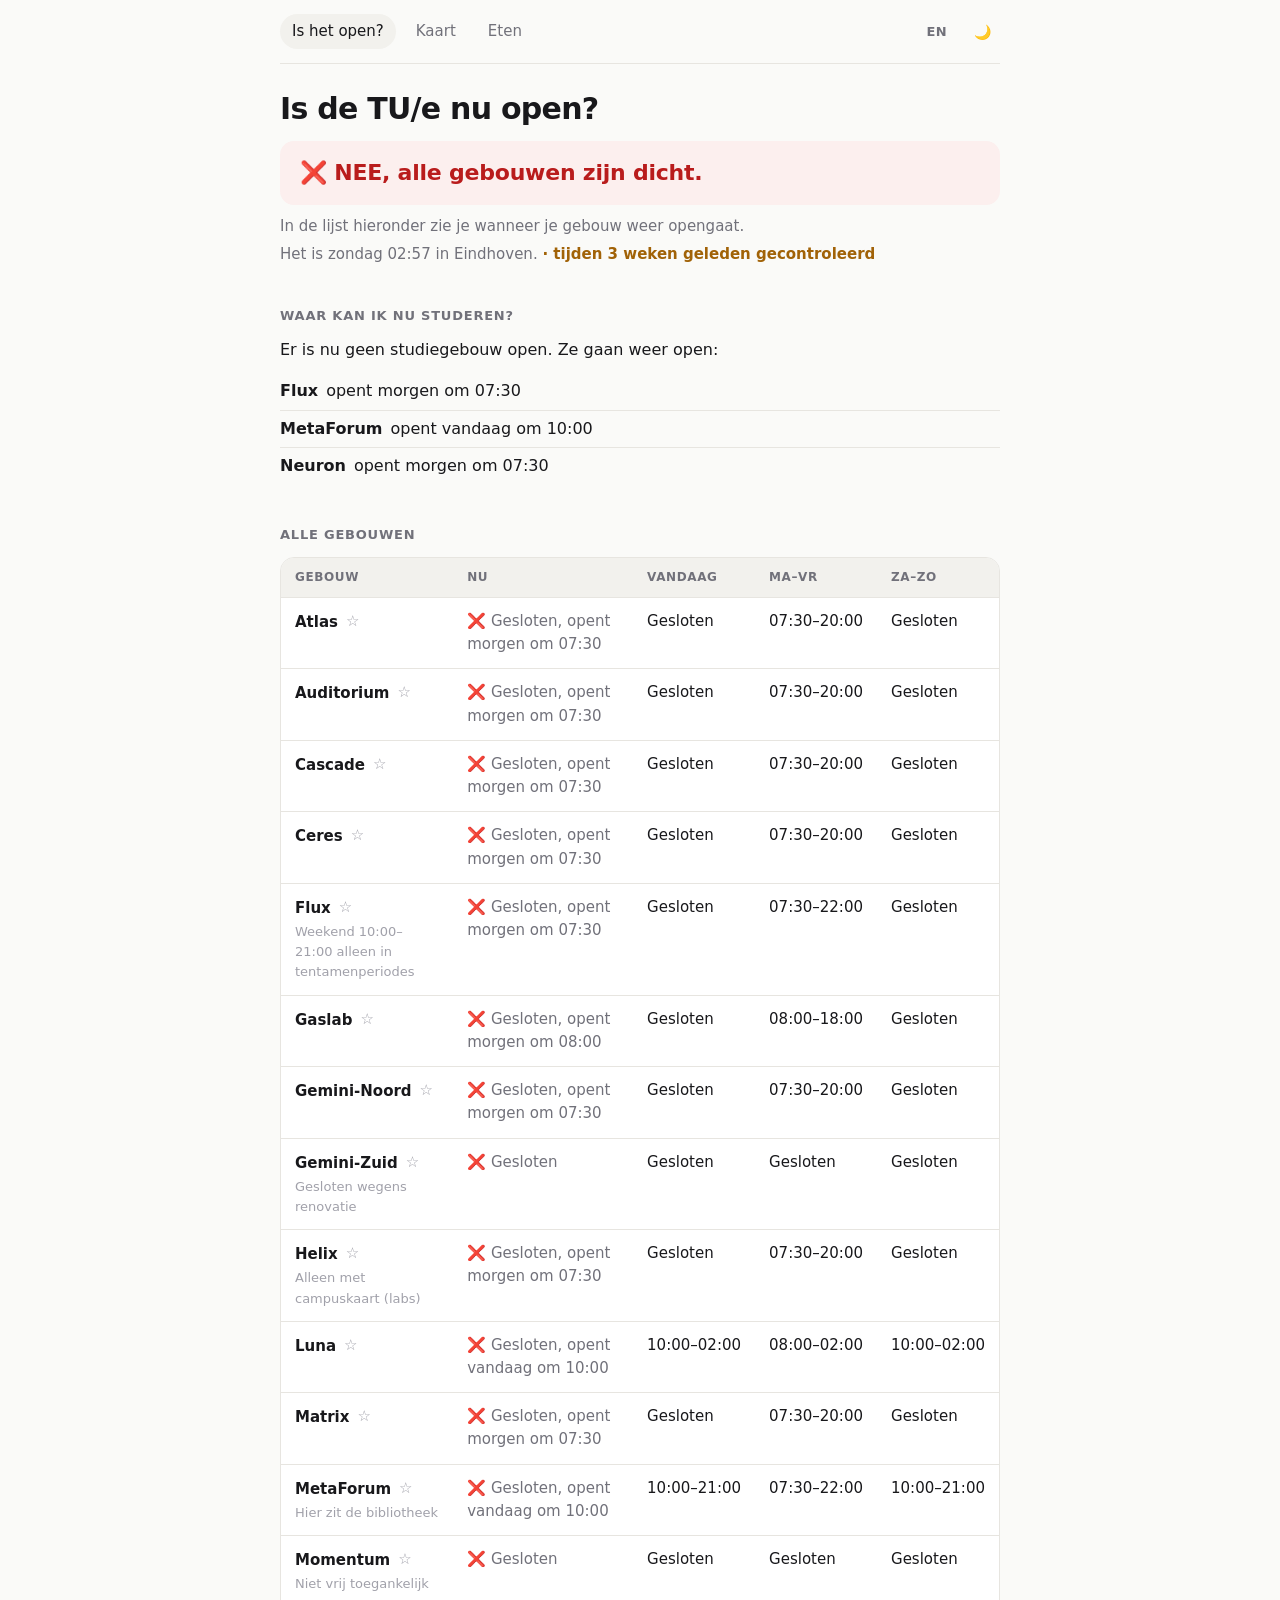
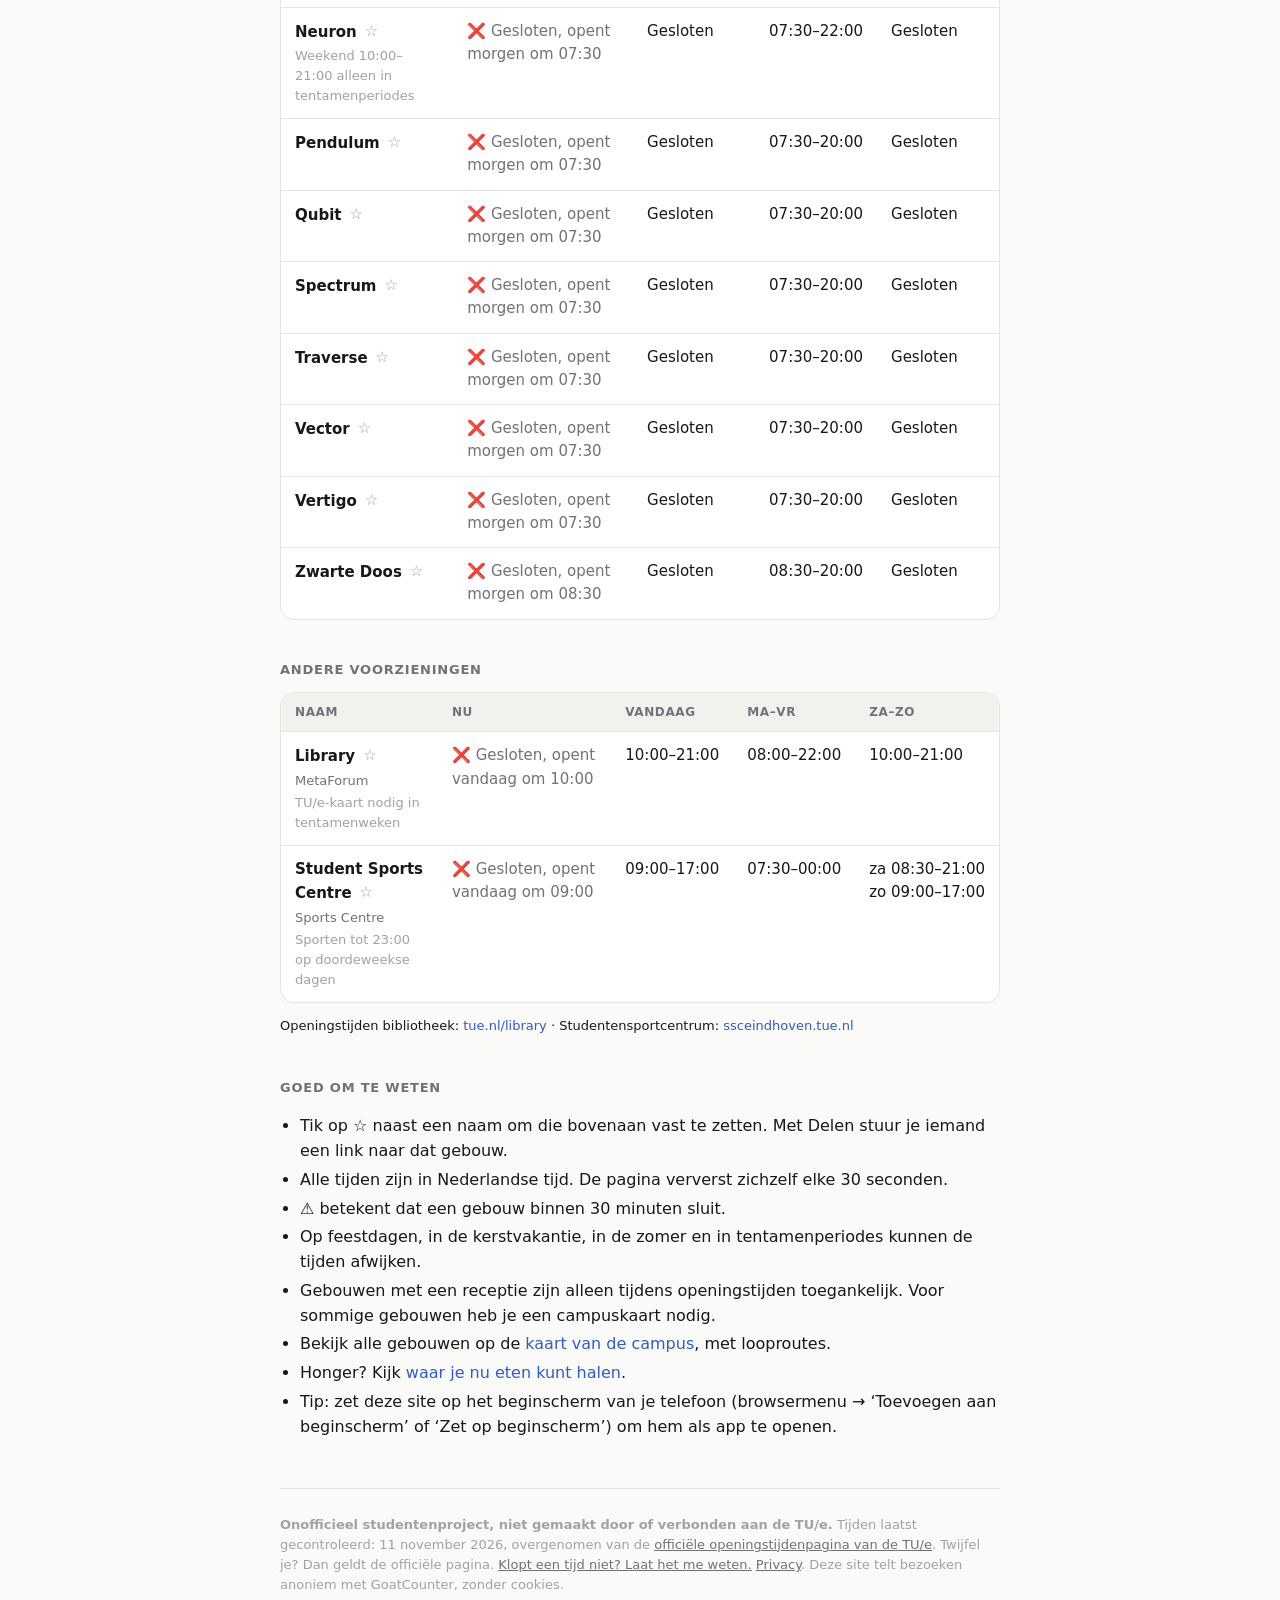
==== commit ad7d5989: "fixed services table" ====
--- a/nl/index.html
+++ b/nl/index.html
@@ -43,7 +43,6 @@
 <p id="summary"></p>
 <p id="clock"></p>
 <div class="jump" role="navigation" aria-label="Op deze pagina"></div>
-<p class="maplink"><a href="kaart">Bekijk het op de kaart, met looproutes →</a></p>
 <p id="weather" hidden></p>
 <p id="exam" hidden></p>
 <hr>
@@ -63,7 +62,7 @@
   <tbody id="buildings"></tbody>
 </table>
 
-<h2 id="services" data-jump="Voorzieningen">Andere voorzieningen</h2>
+<h2 id="other-services" data-jump="Voorzieningen">Andere voorzieningen</h2>
 <table border="1" cellpadding="6" cellspacing="0">
   <thead id="services-head"></thead>
   <tbody id="services"></tbody>
--- a/style.css
+++ b/style.css
@@ -243,3 +243,4 @@
   [data-jump] { scroll-margin-top: 68px; }
 }
 @media (prefers-reduced-motion: no-preference) { html { scroll-behavior: smooth; } }
+@media (min-width: 700px) { .jump { display: none; } }
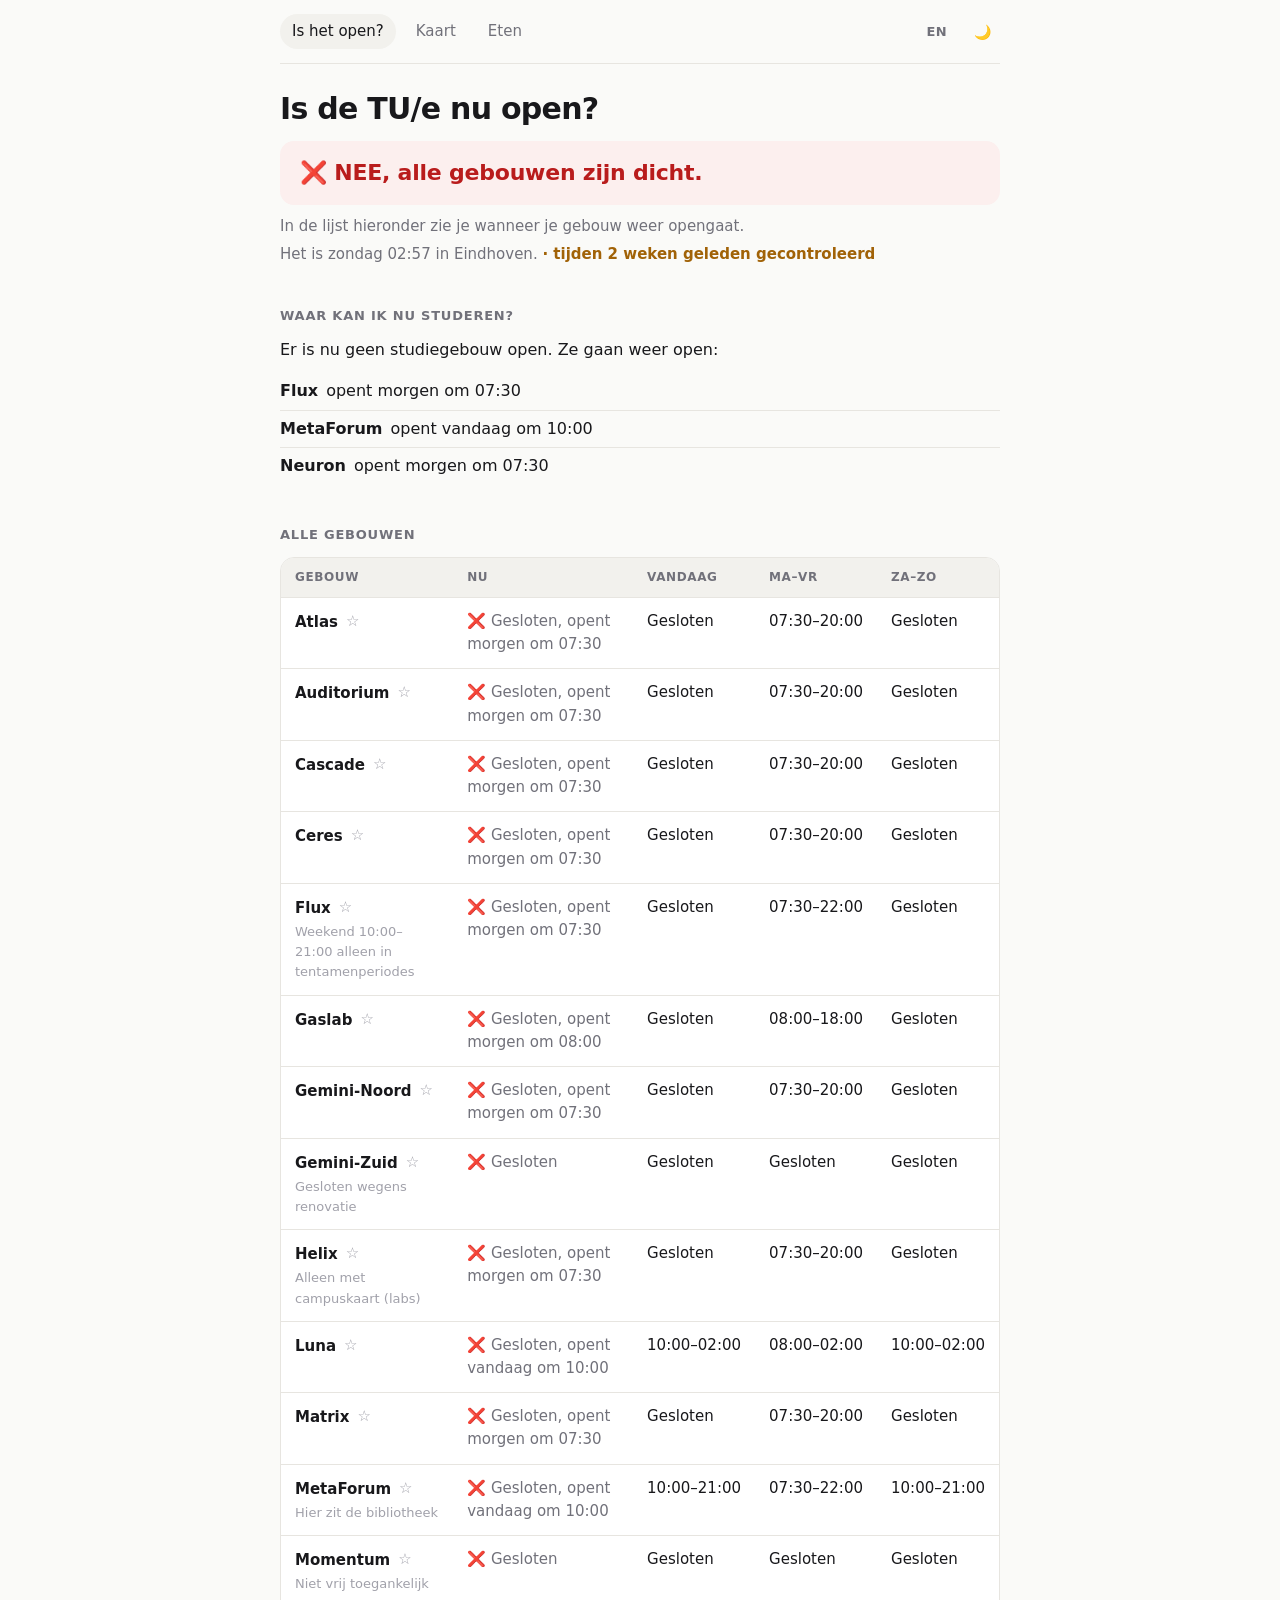
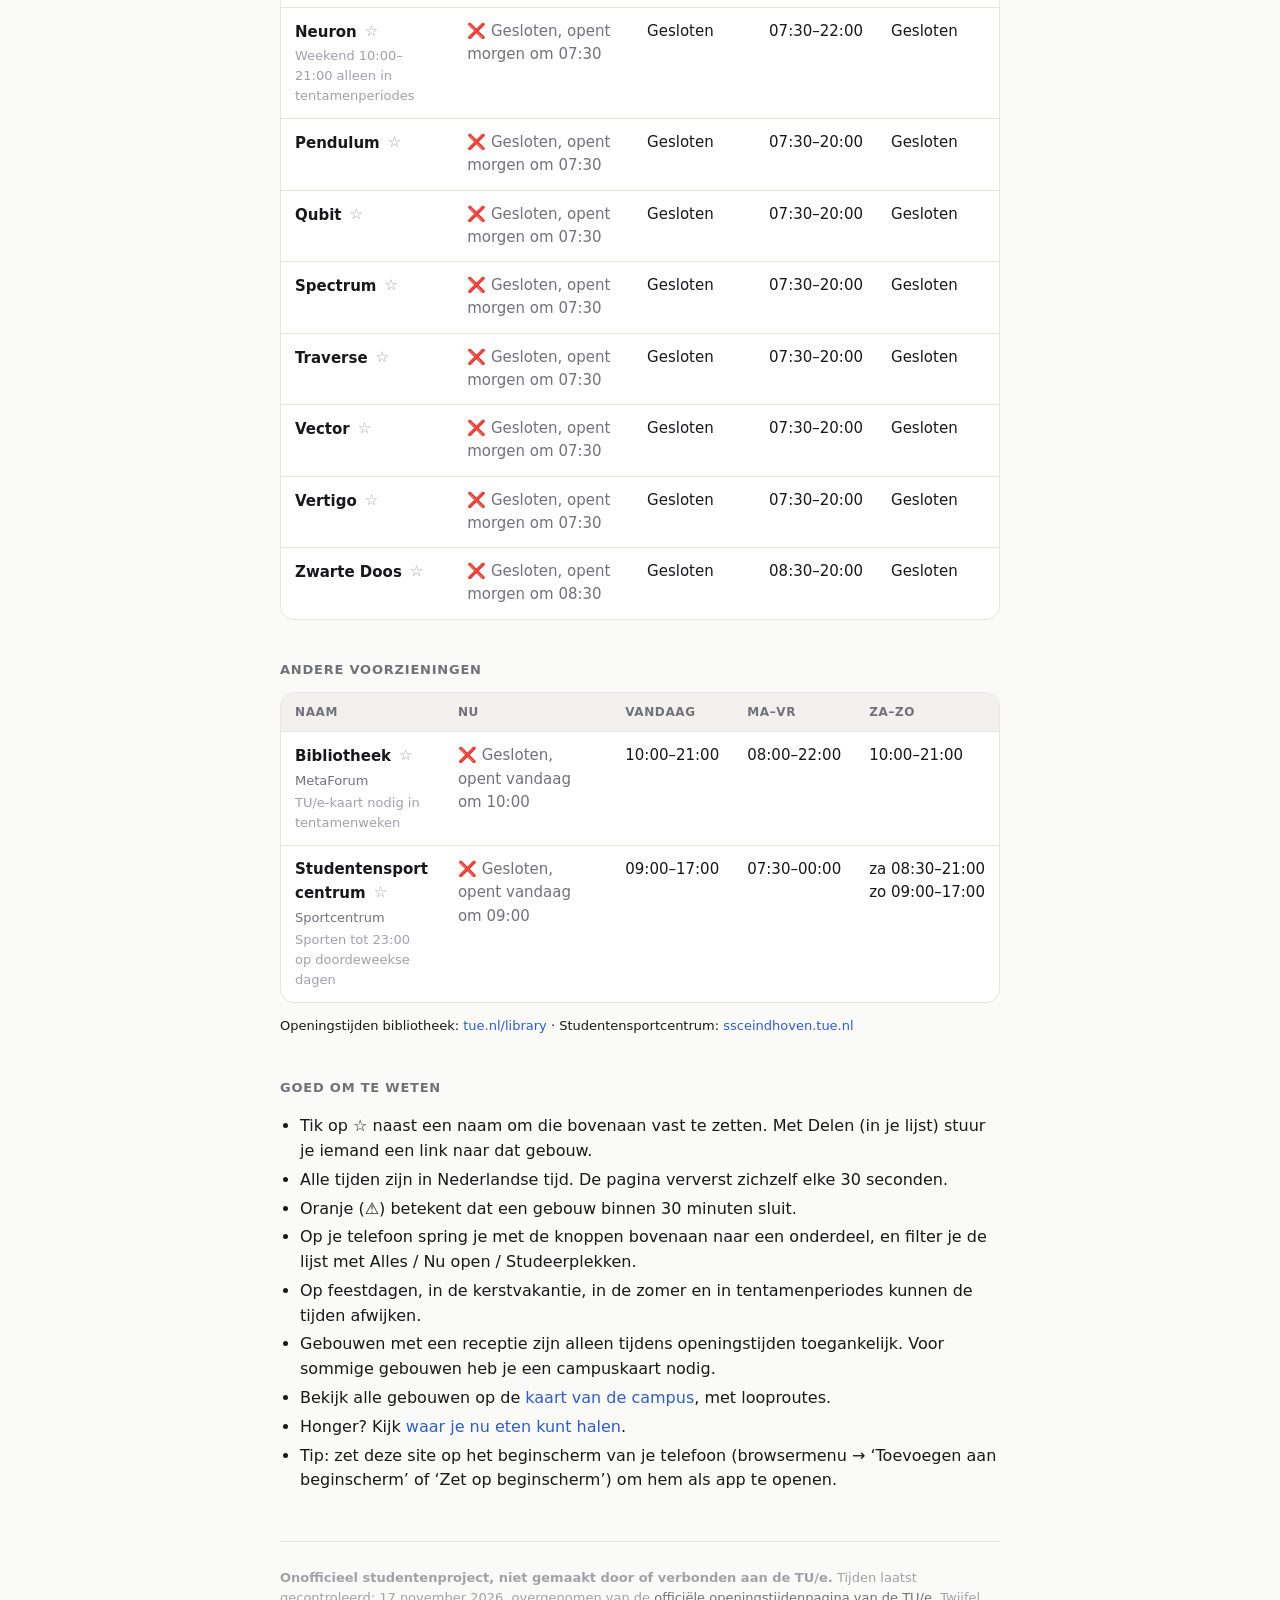
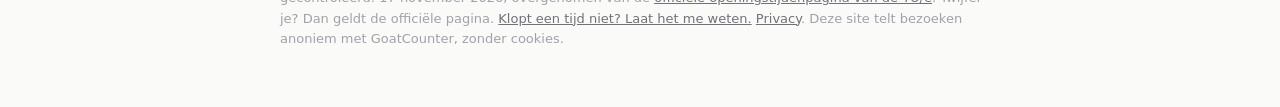
==== commit 1bfe3625: "checked everything" ====
--- a/nl/index.html
+++ b/nl/index.html
@@ -21,8 +21,8 @@
 <link rel="alternate" hreflang="nl" href="https://istueopen.nl/nl/">
 <link rel="manifest" href="manifest.webmanifest">
 <link rel="apple-touch-icon" href="../apple-touch-icon.png">
-<meta name="theme-color" content="#fafaf7" media="(prefers-color-scheme: light)">
-<meta name="theme-color" content="#151514" media="(prefers-color-scheme: dark)">
+<meta name="theme-color" content="#fafaf8" media="(prefers-color-scheme: light)">
+<meta name="theme-color" content="#111113" media="(prefers-color-scheme: dark)">
 <link rel="stylesheet" href="../style.css">
 <script src="../site.js"></script>
 </head>
@@ -71,9 +71,10 @@
 
 <h2 id="info" data-jump="Goed om te weten">Goed om te weten</h2>
 <ul>
-  <li>Tik op ☆ naast een naam om die bovenaan vast te zetten. Met Delen stuur je iemand een link naar dat gebouw.</li>
+  <li>Tik op ☆ naast een naam om die bovenaan vast te zetten. Met Delen (in je lijst) stuur je iemand een link naar dat gebouw.</li>
   <li>Alle tijden zijn in Nederlandse tijd. De pagina ververst zichzelf elke 30 seconden.</li>
-  <li>⚠️ betekent dat een gebouw binnen 30 minuten sluit.</li>
+  <li>Oranje (⚠️) betekent dat een gebouw binnen 30 minuten sluit.</li>
+  <li>Op je telefoon spring je met de knoppen bovenaan naar een onderdeel, en filter je de lijst met Alles / Nu open / Studeerplekken.</li>
   <li>Op feestdagen, in de kerstvakantie, in de zomer en in tentamenperiodes kunnen de tijden afwijken.</li>
   <li>Gebouwen met een receptie zijn alleen tijdens openingstijden toegankelijk. Voor sommige gebouwen heb je een campuskaart nodig.</li>
   <li>Bekijk alle gebouwen op de <a href="kaart">kaart van de campus</a>, met looproutes.</li>
@@ -117,7 +118,7 @@
     summary.textContent = open.length + " van de " + withHours.length + " gebouwen zijn open.";
   } else {
     answer.textContent = "🟡 DEELS, alleen een paar gebouwen zijn open.";
-    summary.textContent = "Nu open: " + open.map(function (b) { return b.name; }).join(", ") + ".";
+    summary.textContent = "Nu open: " + open.map(function (b) { return nameOf(b); }).join(", ") + ".";
   }
   var hol = holidayWarning(now);
   if (hol) {
@@ -136,7 +137,7 @@
   if (openStudy.length) {
     openStudy.forEach(function (b) {
       var li = el("li"), st = el("span", status(b, now).text.replace(/^✅ /, "")); st.className = statusClass(status(b, now));
-      li.append(el("b", b.name), " ", st);
+      li.append(el("b", nameOf(b)), " ", st);
       var nx = nextText(b, study, now); if (nx) { var ns = el("span", nx.replace(/^ → /, "→ ")); ns.className = "next"; li.append(ns); }
       ul.append(li);
     });
@@ -144,7 +145,7 @@
   } else {
     box.append(el("p", "Er is nu geen studiegebouw open. Ze gaan weer open:"));
     study.forEach(function (b) {
-      var li = el("li"); li.append(el("b", b.name), el("span", status(b, now).text.replace(/^❌ Gesloten, /, "")));
+      var li = el("li"); li.append(el("b", nameOf(b)), el("span", status(b, now).text.replace(/^❌ Gesloten, /, "")));
       ul.append(li);
     });
     box.append(ul);
--- a/style.css
+++ b/style.css
@@ -71,11 +71,9 @@
 #summary, #clock { color: var(--muted); margin: 4px 0; font-size: 15px; }
 
 /* small notices under the answer */
-.maplink, #weather, #exam, #banner p, #offline {
+#weather, #exam, #banner p, #offline {
   margin: 6px 0; padding: 10px 14px; border-radius: 12px; background: var(--soft); font-size: 15px;
 }
-.maplink { margin-top: 16px; }
-.maplink a { font-weight: 500; }
 #weather small, #weather small a { color: var(--faint); }
 #banner p, #offline { background: var(--amberbg); }
 
@@ -210,10 +208,10 @@
 .card.closed, .card.unknown { border-left-color: var(--line); }
 .card.linked { background: var(--amberbg); }
 .card .main { flex: 1; min-width: 0; }
-.card .top { display: flex; flex-wrap: wrap; justify-content: space-between; align-items: baseline; gap: 2px 10px; }
+.card .top { display: block; }
 .card .top b { font-size: 16px; }
 .card .top b a { color: var(--fg); text-decoration: none; }
-.card .st { font-size: 14px; font-weight: 600; }
+.card .st { display: block; font-size: 14px; font-weight: 600; margin-top: 2px; }
 .card.open .st { color: var(--green); }
 .card.soon .st { color: var(--amber); }
 .card.closed .st, .card.unknown .st { color: var(--muted); font-weight: 500; }
@@ -244,3 +242,14 @@
 }
 @media (prefers-reduced-motion: no-preference) { html { scroll-behavior: smooth; } }
 @media (min-width: 700px) { .jump { display: none; } }
+html { overflow-anchor: none; }
+#mine .cards li { padding: 12px 10px 12px 14px; background: var(--card); border: 1px solid var(--line); border-left: 5px solid var(--line); border-radius: var(--radius); }
+#mine .cards li.open { border-left-color: var(--green); }
+#mine .cards li.soon { border-left-color: var(--amber); }
+#mine .cards li + li { border-top: 1px solid var(--line); }
+#mine .cards .cnext { font-size: 13px; color: var(--muted); margin-top: 2px; }
+#mine .cards .actions { display: flex; gap: 6px; margin-top: 8px; }
+#mine .cards li { display: flex; flex-wrap: nowrap; align-items: flex-start; gap: 10px; margin: 0; }
+#mine .cards li.linked { background: var(--amberbg); }
+#mine .cards .actions { margin-left: 0; }
+#mine .cards { display: grid; gap: 8px; }
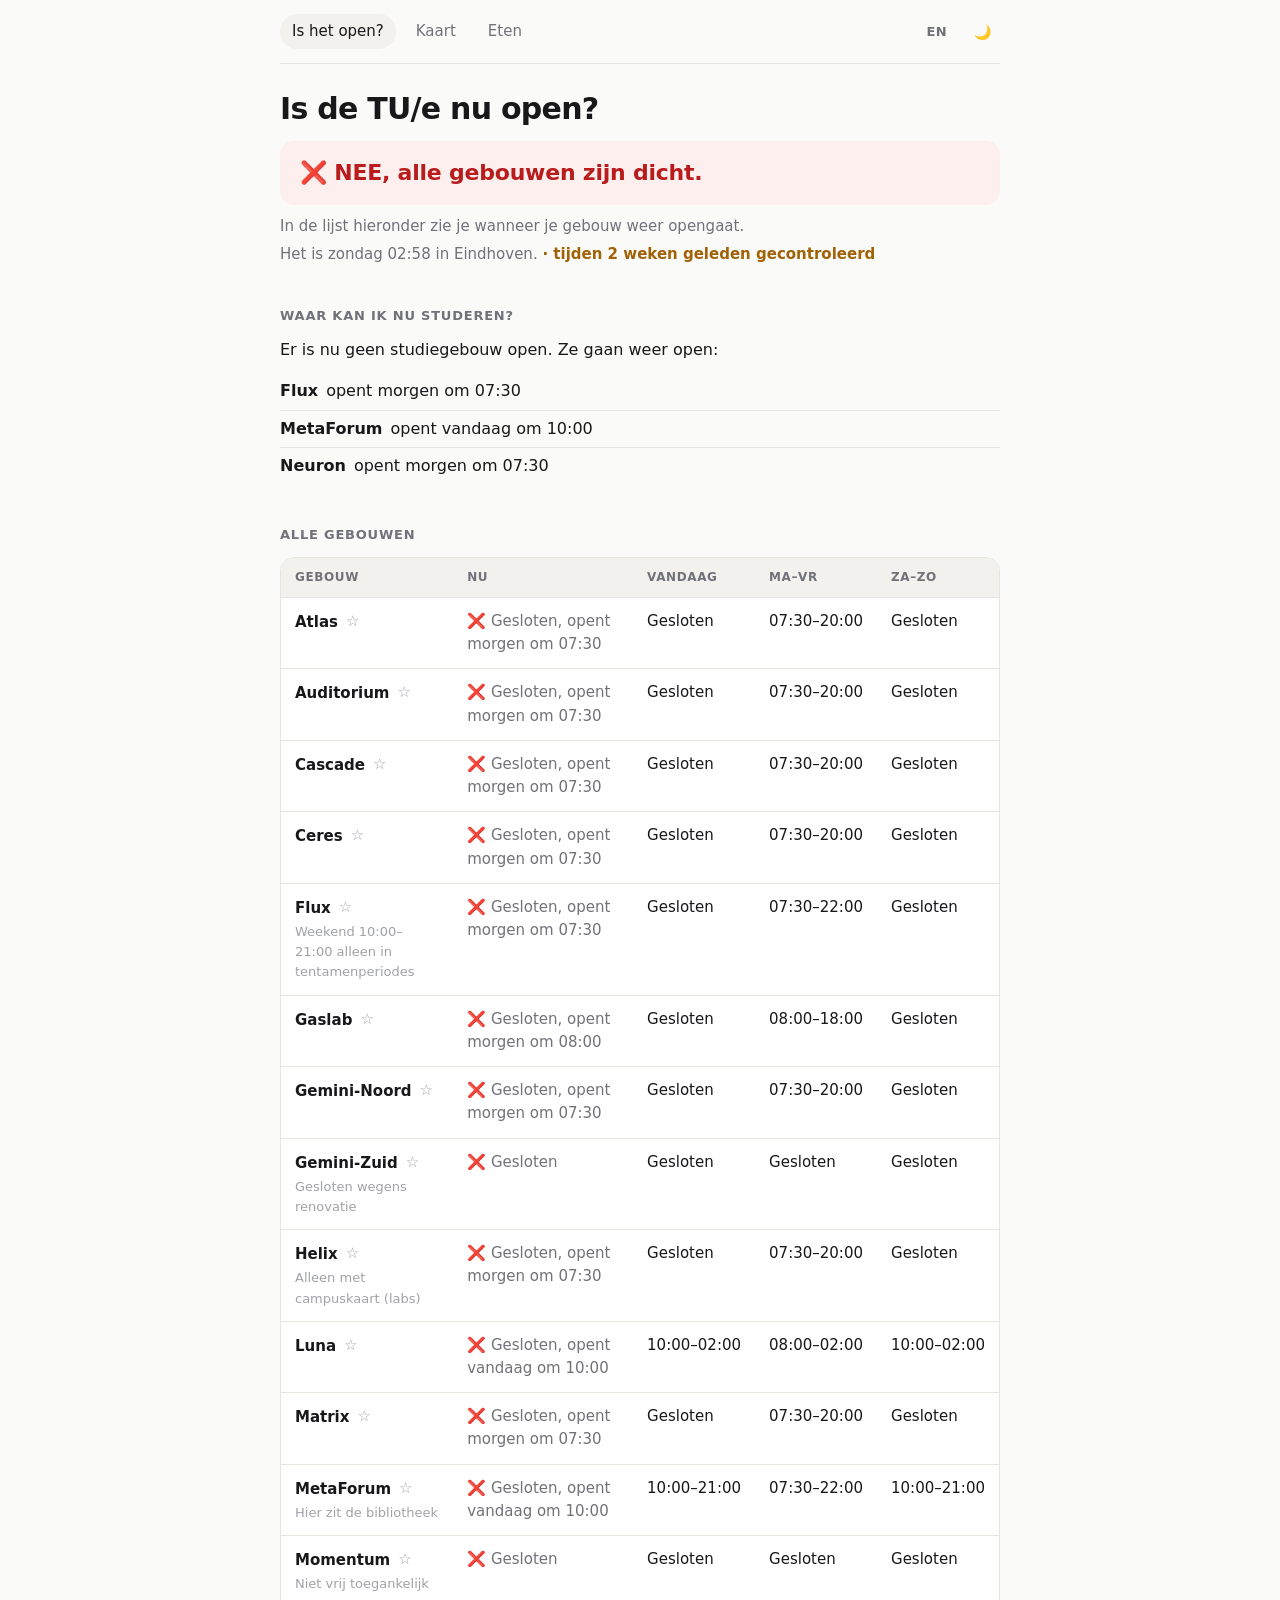
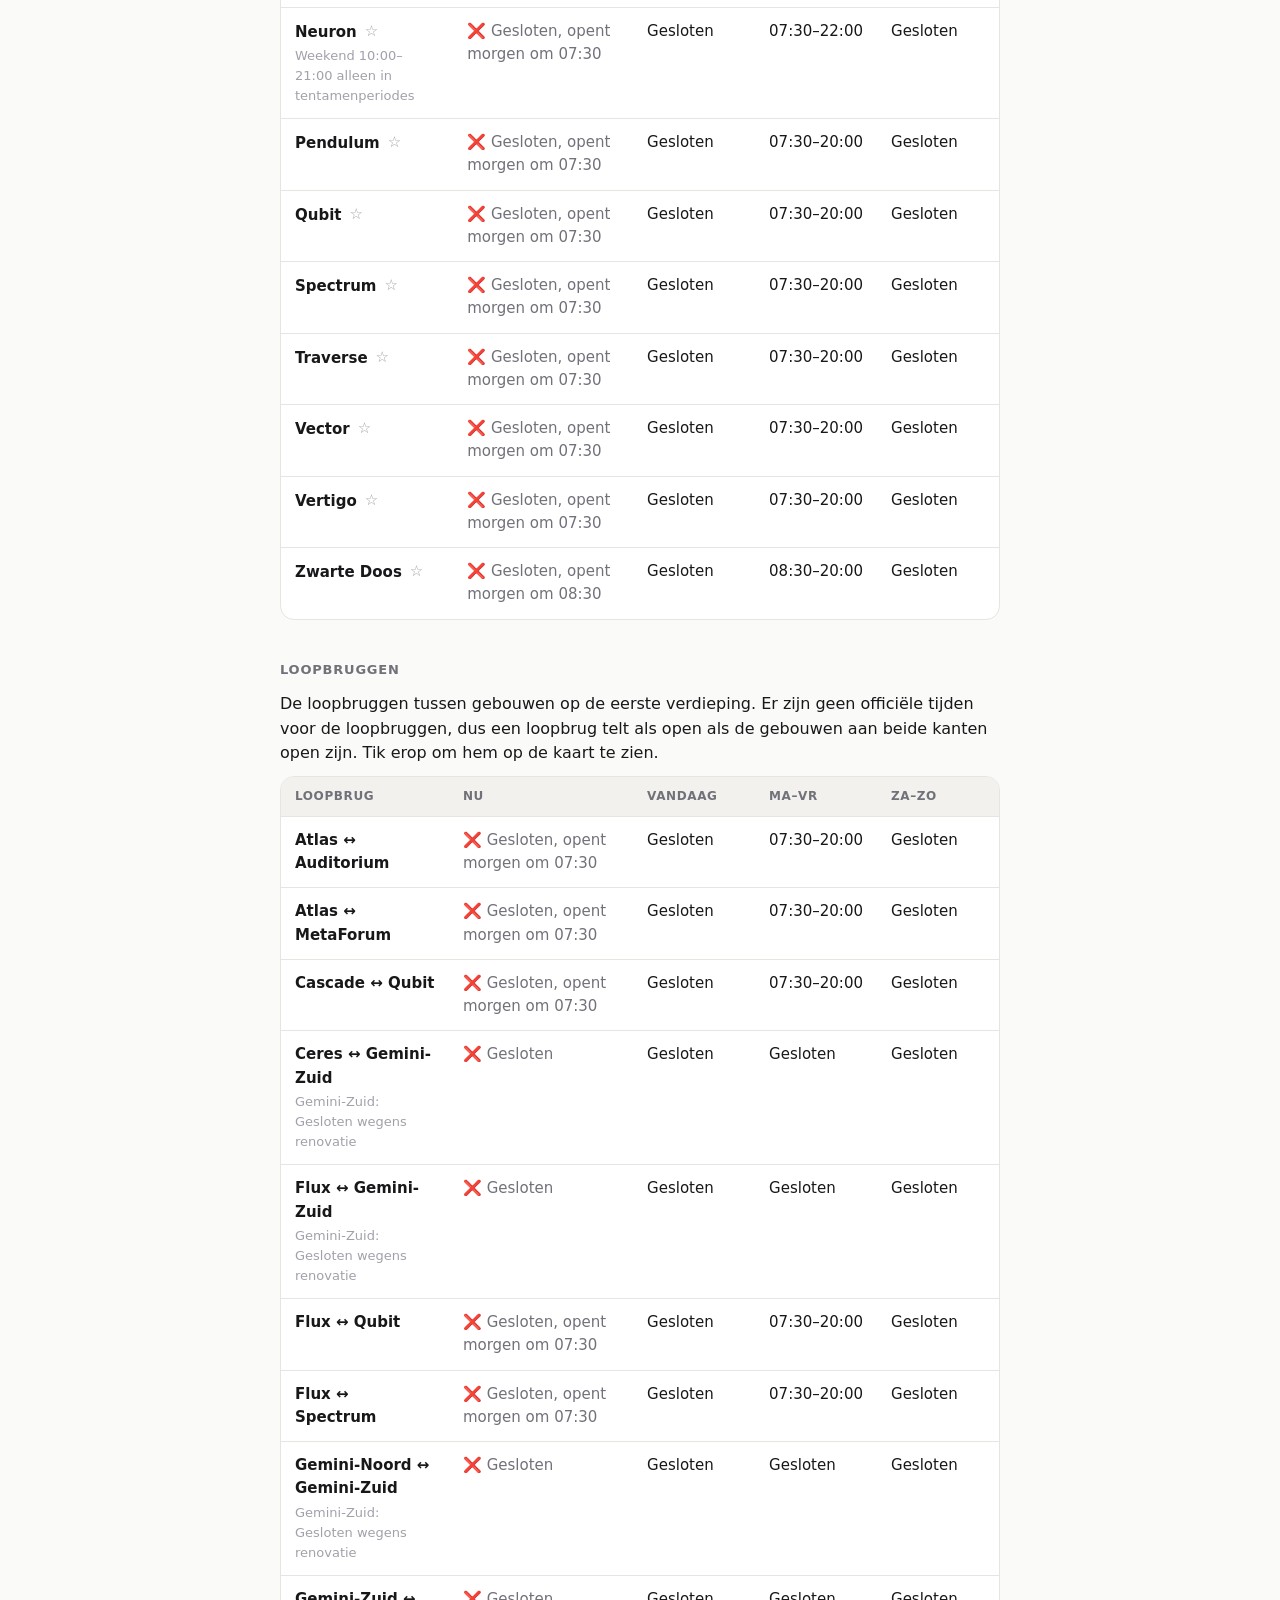
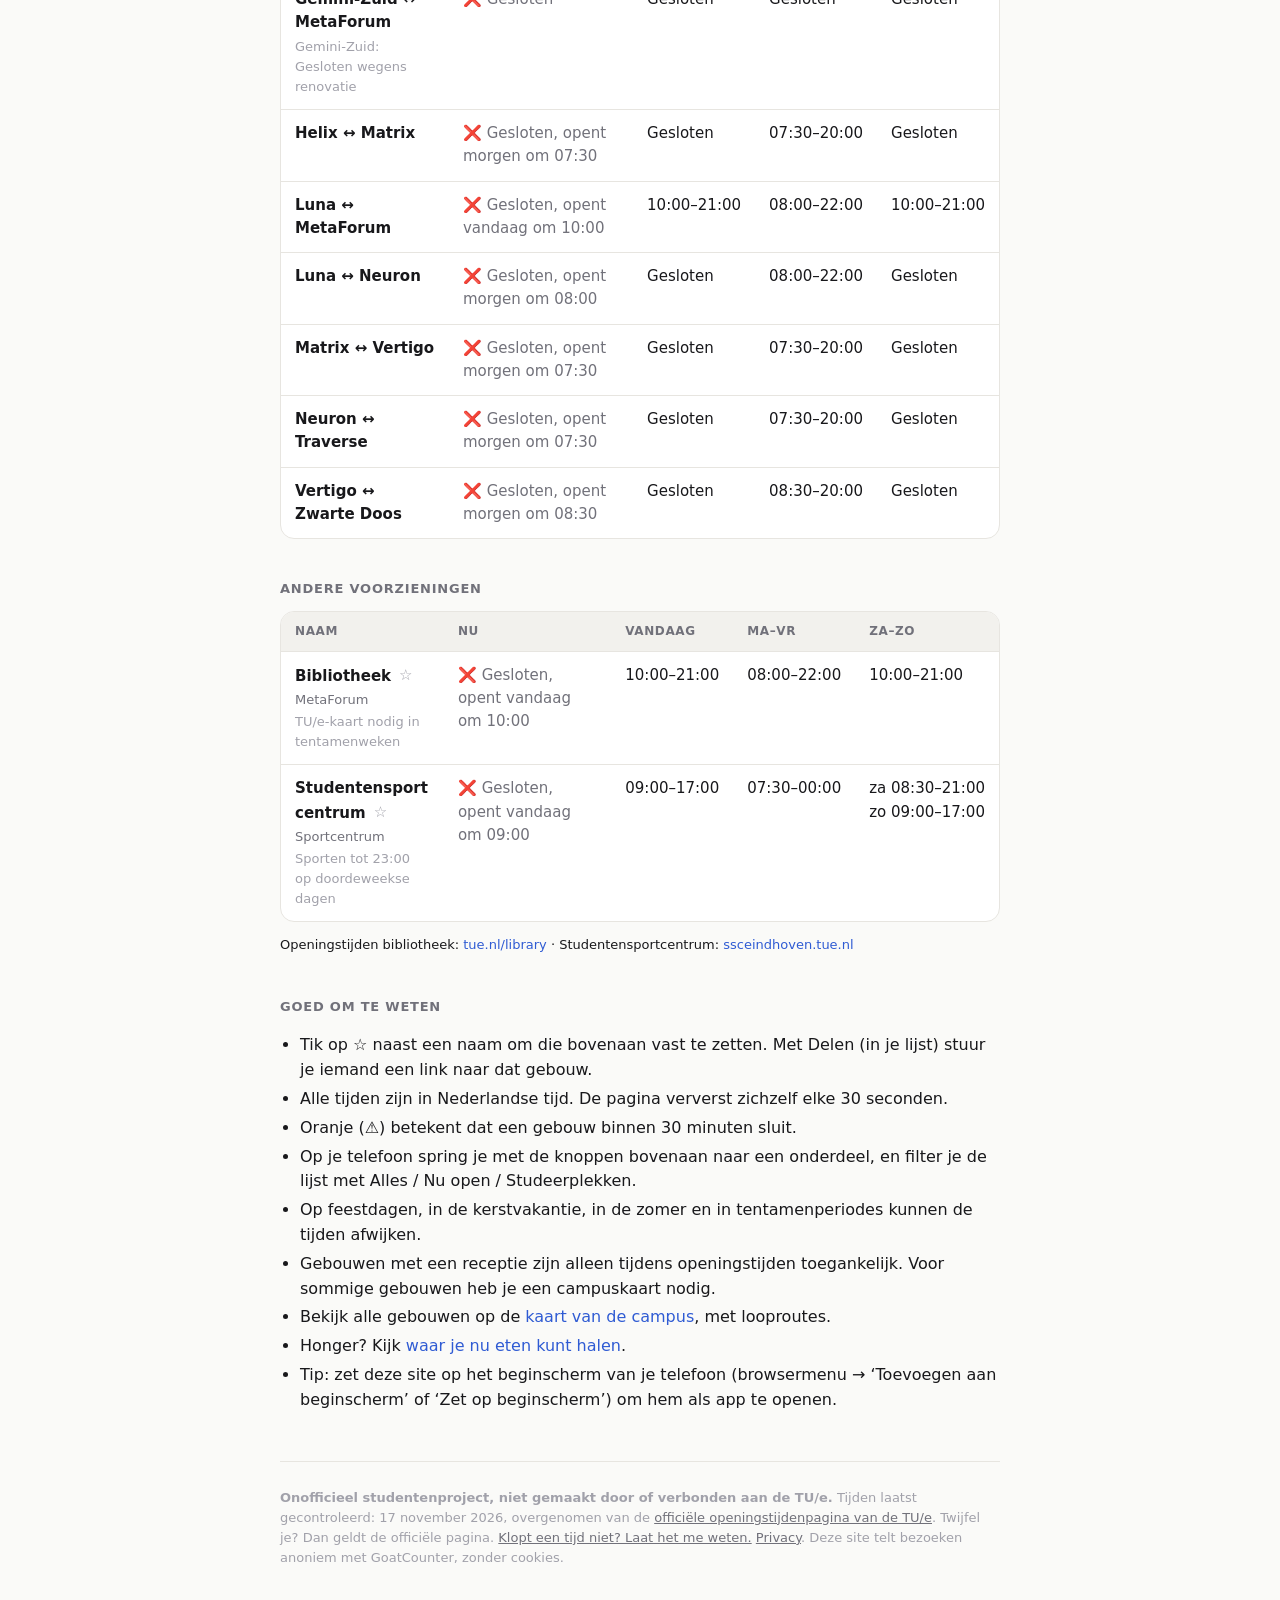
==== commit ec656b32: "added walkways" ====
--- a/nl/index.html
+++ b/nl/index.html
@@ -5,13 +5,13 @@
 <meta name="viewport" content="width=device-width, initial-scale=1">
 <title>Is de TU/e open?</title>
 <meta name="description" content="Welke TU/e-gebouwen zijn nu open? Live openingstijden van alle gebouwen, een kaart van de campus met looproutes, studieplekken en eten.">
-<link rel="icon" type="image/png" href="../favicon.png">
+<link rel="icon" type="image/png" href="../img/favicon.png">
 <meta property="og:type" content="website">
 <meta property="og:site_name" content="Is de TU/e open?">
 <meta property="og:title" content="Is de TU/e open?">
 <meta property="og:description" content="Welke TU/e-gebouwen zijn nu open? Live openingstijden, een kaart met looproutes en waar je kunt eten.">
 <meta property="og:url" content="https://istueopen.nl/nl/">
-<meta property="og:image" content="https://istueopen.nl/preview-nl.png">
+<meta property="og:image" content="https://istueopen.nl/img/preview-nl.png">
 <meta property="og:image:width" content="1200">
 <meta property="og:image:height" content="630">
 <meta property="og:image:alt" content="Is de TU/e open? Live openingstijden van alle gebouwen.">
@@ -23,8 +23,8 @@
 <link rel="apple-touch-icon" href="../apple-touch-icon.png">
 <meta name="theme-color" content="#fafaf8" media="(prefers-color-scheme: light)">
 <meta name="theme-color" content="#111113" media="(prefers-color-scheme: dark)">
-<link rel="stylesheet" href="../style.css">
-<script src="../site.js"></script>
+<link rel="stylesheet" href="../css/style.css">
+<script src="../js/site.js"></script>
 </head>
 <body>
 
@@ -62,6 +62,15 @@
   <tbody id="buildings"></tbody>
 </table>
 
+<div id="walkways" hidden data-jump="Loopbruggen">
+<h2>Loopbruggen</h2>
+<p class="muted">De loopbruggen tussen gebouwen op de eerste verdieping. Er zijn geen officiële tijden voor de loopbruggen, dus een loopbrug telt als open als de gebouwen aan beide kanten open zijn. Tik erop om hem op de kaart te zien.</p>
+<table>
+  <thead id="walkway-head"></thead>
+  <tbody id="walkway-rows"></tbody>
+</table>
+</div>
+
 <h2 id="other-services" data-jump="Voorzieningen">Andere voorzieningen</h2>
 <table border="1" cellpadding="6" cellspacing="0">
   <thead id="services-head"></thead>
@@ -95,14 +104,18 @@
   </small></p>
 </footer>
 
-<script src="../hours.js"></script>
-<script src="../open.js"></script>
+<script src="../js/hours.js"></script>
+<script src="../js/open.js"></script>
 <script>
 function render() {
   var now = amsterdamNow();
   renderBanner("banner", now);
   renderTable("head", "buildings", window.BUILDINGS, now, false);
   renderTable("services-head", "services", window.SERVICES, now, true);
+  if (window.WALKWAY_LIST.length) {
+    document.getElementById("walkways").hidden = false;
+    renderTable("walkway-head", "walkway-rows", window.WALKWAY_LIST, now, false);
+  }
   renderWeather("weather", now);
   renderExam("exam", now);
   renderMine("mine", window.BUILDINGS.concat(window.SERVICES), now, "Jouw gebouwen");
@@ -154,6 +167,7 @@
 
 document.getElementById("checked").textContent = checkedText();
 keepFresh(render);
+loadWalkways(function () { window.rerender(); });
 </script>
 <!-- goatcounter -->
 <script data-goatcounter="https://istueopen.goatcounter.com/count" async src="//gc.zgo.at/count.js"></script>
--- a/css/style.css
+++ b/css/style.css
@@ -0,0 +1,256 @@
+/* colours */
+:root {
+  --bg: #fafaf8; --fg: #18181b; --muted: #71717a; --faint: #a1a1aa; --line: #e7e5e0; --card: #fff; --soft: #f2f1ed;
+  --accent: #2f5bd3;
+  --green: #15803d; --greenbg: #eaf6ee; --red: #b91c1c; --redbg: #fcefee; --amber: #a16207; --amberbg: #fdf5e1;
+  --radius: 14px;
+  color-scheme: light dark;
+}
+@media (prefers-color-scheme: dark) {
+  :root:not([data-theme="light"]) {
+    --bg: #111113; --fg: #ececee; --muted: #9b9ba3; --faint: #6b6b73; --line: #26262b; --card: #18181b; --soft: #1f1f23;
+    --accent: #8aa8ff;
+    --green: #5bd185; --greenbg: #13281b; --red: #f38b84; --redbg: #2e1614; --amber: #f0c25a; --amberbg: #2c2412;
+  }
+}
+:root[data-theme="dark"] {
+  --bg: #111113; --fg: #ececee; --muted: #9b9ba3; --faint: #6b6b73; --line: #26262b; --card: #18181b; --soft: #1f1f23;
+  --accent: #8aa8ff;
+  --green: #5bd185; --greenbg: #13281b; --red: #f38b84; --redbg: #2e1614; --amber: #f0c25a; --amberbg: #2c2412;
+  color-scheme: dark;
+}
+:root[data-theme="light"] { color-scheme: light; }
+
+/* base */
+* { box-sizing: border-box; }
+html { -webkit-text-size-adjust: 100%; }
+body {
+  margin: 0 auto; max-width: 760px; padding: 0 20px 48px;
+  background: var(--bg); color: var(--fg);
+  font: 16px/1.55 system-ui, -apple-system, "Segoe UI", Roboto, "Helvetica Neue", sans-serif;
+  -webkit-font-smoothing: antialiased;
+}
+a { color: var(--accent); text-decoration: none; }
+a:hover { text-decoration: underline; }
+hr { display: none; }
+h1 { font-size: 30px; line-height: 1.15; letter-spacing: -0.025em; margin: 28px 0 14px; }
+h2 { font-size: 13px; font-weight: 600; text-transform: uppercase; letter-spacing: .06em; color: var(--muted); margin: 40px 0 12px; }
+h3 { font-size: 16px; margin: 24px 0 6px; }
+p { margin: 10px 0; }
+ul { padding-left: 20px; }
+li { margin: 4px 0; }
+small { font-size: 13px; }
+
+/* menu */
+nav {
+  display: flex; align-items: center; gap: 4px; flex-wrap: wrap;
+  font-size: 0; padding: 14px 0; border-bottom: 1px solid var(--line);
+}
+nav a {
+  font-size: 15px; font-weight: 500; color: var(--muted);
+  padding: 6px 12px; border-radius: 999px; text-decoration: none;
+}
+nav a:hover { color: var(--fg); background: var(--soft); text-decoration: none; }
+nav a[aria-current="page"] { color: var(--fg); background: var(--soft); }
+nav a[hreflang] { margin-left: auto; font-size: 13px; font-weight: 600; letter-spacing: .03em; }
+#theme {
+  font-size: 14px; line-height: 1; padding: 7px 9px; margin-left: 2px;
+  background: none; border: 0; border-radius: 999px; cursor: pointer;
+}
+#theme:hover { background: var(--soft); }
+
+/* the big answer */
+#answer {
+  text-transform: none; color: var(--fg);
+  font-size: 22px; line-height: 1.3; font-weight: 700; letter-spacing: -0.01em;
+  margin: 0 0 10px; padding: 18px 20px; border-radius: var(--radius); background: var(--soft);
+}
+#answer.yes { background: var(--greenbg); color: var(--green); }
+#answer.no { background: var(--redbg); color: var(--red); }
+#answer.warn { background: var(--amberbg); color: var(--amber); }
+#summary, #clock { color: var(--muted); margin: 4px 0; font-size: 15px; }
+
+/* small notices under the answer */
+#weather, #exam, #banner p, #offline {
+  margin: 6px 0; padding: 10px 14px; border-radius: 12px; background: var(--soft); font-size: 15px;
+}
+#weather small, #weather small a { color: var(--faint); }
+#banner p, #offline { background: var(--amberbg); }
+
+/* your buildings */
+#mine { margin-top: 8px; }
+#mine ul, #study ul { list-style: none; padding: 0; margin: 0; }
+#mine li {
+  display: flex; flex-wrap: wrap; align-items: center; gap: 4px 8px;
+  margin: 0; padding: 12px 14px; background: var(--card); border: 1px solid var(--line);
+}
+#mine li:first-child { border-radius: 12px 12px 0 0; }
+#mine li:last-child { border-radius: 0 0 12px 12px; }
+#mine li:only-child { border-radius: 12px; }
+#mine li + li { border-top: 0; }
+#mine li > b a { color: var(--fg); }
+#mine li button[data-star] { margin-left: -4px; }
+#mine .next { flex-basis: 100%; color: var(--muted); font-size: 14px; }
+#mine .actions { margin-left: auto; display: flex; gap: 6px; }
+
+/* where to study */
+#study li { display: flex; flex-wrap: wrap; gap: 2px 8px; padding: 6px 0; margin: 0; border-bottom: 1px solid var(--line); }
+#study li:last-child { border-bottom: 0; }
+#study .next { flex-basis: 100%; color: var(--muted); font-size: 14px; }
+
+/* status colours */
+.open, .open b { color: var(--green); font-weight: 600; }
+.soon, .soon b { color: var(--amber); font-weight: 600; }
+.closed, .unknown { color: var(--muted); }
+
+/* buttons and forms */
+button, input, select, textarea { font: inherit; color: var(--fg); }
+button {
+  font-size: 14px; padding: 5px 11px; cursor: pointer;
+  background: var(--soft); border: 0; border-radius: 999px;
+}
+button:hover { filter: brightness(.96); }
+button[type="submit"] { font-size: 16px; font-weight: 600; padding: 10px 20px; background: var(--fg); color: var(--bg); }
+button:disabled { opacity: .5; cursor: default; }
+button[data-star] {
+  background: none; padding: 0 2px; margin-left: 6px; font-size: 15px; color: var(--faint); vertical-align: 1px;
+}
+button[data-star][aria-pressed="true"] { color: inherit; }
+input, select, textarea {
+  width: 100%; max-width: 520px; padding: 10px 12px; margin-top: 4px;
+  background: var(--card); border: 1px solid var(--line); border-radius: 10px;
+}
+input:focus, select:focus, textarea:focus { outline: 2px solid var(--accent); outline-offset: -1px; border-color: transparent; }
+fieldset { border: 0; padding: 0; margin: 20px 0 0; }
+legend { font-size: 13px; font-weight: 600; text-transform: uppercase; letter-spacing: .06em; color: var(--muted); padding: 0; margin-bottom: 4px; }
+label { font-weight: 500; }
+:focus-visible { outline: 2px solid var(--accent); outline-offset: 2px; }
+
+/* tables */
+table {
+  width: 100%; border-collapse: separate; border-spacing: 0; font-size: 15px;
+  background: var(--card); border: 1px solid var(--line) !important; border-radius: var(--radius); overflow: hidden;
+}
+th, td { border: 0 !important; border-top: 1px solid var(--line) !important; padding: 12px 14px !important; text-align: left; vertical-align: top; }
+thead th { white-space: nowrap; border-top: 0 !important; padding-top: 10px !important; padding-bottom: 10px !important;
+  font-size: 12px; font-weight: 600; text-transform: uppercase; letter-spacing: .05em; color: var(--muted); background: var(--soft); }
+tbody th { font-weight: 600; }
+tbody th a { color: var(--fg); }
+tbody tr.linked { background: var(--amberbg); }
+th .meta, th .note { display: block; font-size: 13px; font-weight: 400; color: var(--muted); margin-top: 2px; }
+th .note, td.note { color: var(--faint); }
+td.status { min-width: 8em; }
+td.time { white-space: nowrap; }
+th .meta .nw { white-space: nowrap; }
+th .meta { overflow-wrap: normal; }
+td.note { min-width: 8em; }
+td.note { font-size: 14px; }
+tbody th { overflow-wrap: anywhere; }
+
+/* footer */
+footer { margin-top: 48px; padding-top: 16px; border-top: 1px solid var(--line); }
+footer, footer small { color: var(--faint); font-size: 13px; }
+footer a { color: var(--muted); text-decoration: underline; }
+
+/* back to top */
+#top {
+  position: fixed; right: 16px; bottom: 16px; width: 42px; height: 42px; padding: 0;
+  font-size: 18px; background: var(--fg); color: var(--bg); border-radius: 999px;
+  box-shadow: 0 6px 20px rgba(0,0,0,.18); z-index: 500;
+}
+
+/* campus map */
+#mapcard { background: var(--card); border: 1px solid var(--line); border-radius: var(--radius); overflow: hidden; }
+#map { height: 62vh; min-height: 340px; max-height: 620px; background: var(--soft); }
+#map.failed { display: flex; align-items: center; justify-content: center; text-align: center; padding: 20px; color: var(--muted); }
+.leaflet-container { font: inherit; }
+.leaflet-tooltip.blabel { background: transparent; border: 0; box-shadow: none; padding: 0; color: #fff; font-weight: 700; font-size: 11px;
+  text-shadow: 0 0 3px rgba(0,0,0,.8), 0 0 2px rgba(0,0,0,.8); }
+.leaflet-tooltip.blabel::before { display: none; }
+.legend { display: flex; flex-wrap: wrap; gap: 6px 16px; padding: 10px 14px; font-size: 13px; color: var(--muted); border-top: 1px solid var(--line); }
+.legend .dot { display: inline-block; width: 10px; height: 10px; border-radius: 3px; margin-right: 6px; vertical-align: -1px; }
+.dot.open { background: #1f7a3f; } .dot.soon { background: #e09a1b; } .dot.closed { background: #8a8a85; } .dot.route { background: #2f5bd3; }
+#routebox { margin: 12px 0; padding: 14px 16px; border-radius: var(--radius); background: var(--card); border: 1px solid var(--line); }
+#routebox b.t { font-size: 20px; letter-spacing: -0.01em; }
+#routebox button { margin-top: 10px; }
+#missing { color: var(--muted); font-size: 14px; }
+@media (prefers-color-scheme: dark) { :root:not([data-theme="light"]) .leaflet-tile-pane { filter: invert(1) hue-rotate(180deg) brightness(.9) contrast(.9); } }
+:root[data-theme="dark"] .leaflet-tile-pane { filter: invert(1) hue-rotate(180deg) brightness(.9) contrast(.9); }
+
+/* phones */
+@media (max-width: 699px) {
+  body { padding: 0 16px 40px; }
+  h1 { font-size: 26px; margin-top: 22px; }
+  h2 { margin-top: 32px; }
+  #answer { font-size: 20px; padding: 16px 18px; }
+  th, td { padding: 11px 12px !important; }
+  table { font-size: 15px; }
+  td.status { width: 45%; min-width: 0; }
+}
+@media (max-width: 400px) {
+  nav { gap: 0; }
+  nav a { font-size: 14px; padding: 6px 9px; }
+  nav a[hreflang] { font-size: 12px; }
+}
+@media (max-width: 340px) {
+  nav a { font-size: 13px; padding: 5px 7px; }
+}
+
+/* phone cards */
+.filter { display: flex; gap: 6px; flex-wrap: wrap; margin: 0 0 12px; }
+.filter button { font-size: 14px; padding: 6px 13px; border-radius: 99px; background: var(--soft); color: var(--muted); border: 0; }
+.filter button[aria-pressed="true"] { background: var(--fg); color: var(--bg); }
+.cards { list-style: none; padding: 0; margin: 0; display: grid; gap: 8px; }
+.card { display: flex; gap: 10px; align-items: flex-start; background: var(--card); border: 1px solid var(--line);
+  border-left: 5px solid var(--line); border-radius: var(--radius); padding: 12px 10px 12px 14px; }
+.card.open { border-left-color: var(--green); }
+.card.soon { border-left-color: var(--amber); }
+.card.closed, .card.unknown { border-left-color: var(--line); }
+.card.linked { background: var(--amberbg); }
+.card .main { flex: 1; min-width: 0; }
+.card .top { display: block; }
+.card .top b { font-size: 16px; }
+.card .top b a { color: var(--fg); text-decoration: none; }
+.card .st { display: block; font-size: 14px; font-weight: 600; margin-top: 2px; }
+.card.open .st { color: var(--green); }
+.card.soon .st { color: var(--amber); }
+.card.closed .st, .card.unknown .st { color: var(--muted); font-weight: 500; }
+.card.closed .top b a, .card.unknown .top b a { color: var(--muted); }
+.card .sub { font-size: 13px; color: var(--muted); margin-top: 3px; }
+.card .sub .nw { white-space: nowrap; }
+.card .cnote { font-size: 13px; color: var(--faint); margin-top: 2px; }
+.card button[data-star] { margin: -4px -2px 0 0; }
+.cardbox .empty { color: var(--muted); }
+.card.open, .card.soon, .card.closed, .card.unknown { color: var(--fg); font-weight: 400; }
+[hidden] { display: none !important; }
+.checked { color: var(--faint); white-space: nowrap; }
+.checked.old { color: var(--amber); font-weight: 600; }
+
+/* jump to a section */
+.jump { display: flex; flex-wrap: nowrap; gap: 6px; overflow-x: auto; scrollbar-width: none; margin: 14px 0 6px; padding: 8px 0; }
+.jump::-webkit-scrollbar { display: none; }
+.jump a { flex: none; font-size: 14px; padding: 6px 13px; border-radius: 99px; background: var(--soft); color: var(--muted); text-decoration: none; white-space: nowrap; }
+.jump a:hover { color: var(--fg); text-decoration: none; }
+.jump a.on { background: var(--fg); color: var(--bg); }
+[data-jump] { scroll-margin-top: 16px; }
+@media (max-width: 699px) {
+  .jump { position: sticky; top: 0; z-index: 20; margin: 14px -16px 6px; padding: 8px 16px;
+    background: var(--bg); background: color-mix(in srgb, var(--bg) 92%, transparent);
+    -webkit-backdrop-filter: blur(8px); backdrop-filter: blur(8px); }
+  .jump.stuck { border-bottom: 1px solid var(--line); }
+  [data-jump] { scroll-margin-top: 68px; }
+}
+@media (prefers-reduced-motion: no-preference) { html { scroll-behavior: smooth; } }
+@media (min-width: 700px) { .jump { display: none; } }
+html { overflow-anchor: none; }
+#mine .cards li { padding: 12px 10px 12px 14px; background: var(--card); border: 1px solid var(--line); border-left: 5px solid var(--line); border-radius: var(--radius); }
+#mine .cards li.open { border-left-color: var(--green); }
+#mine .cards li.soon { border-left-color: var(--amber); }
+#mine .cards li + li { border-top: 1px solid var(--line); }
+#mine .cards .cnext { font-size: 13px; color: var(--muted); margin-top: 2px; }
+#mine .cards .actions { display: flex; gap: 6px; margin-top: 8px; }
+#mine .cards li { display: flex; flex-wrap: nowrap; align-items: flex-start; gap: 10px; margin: 0; }
+#mine .cards li.linked { background: var(--amberbg); }
+#mine .cards .actions { margin-left: 0; }
+#mine .cards { display: grid; gap: 8px; }
+.dot.walk { border-radius: 2px; width: 14px; height: 6px; background: #1f7a3f; box-shadow: 0 0 0 1px #fff inset; }
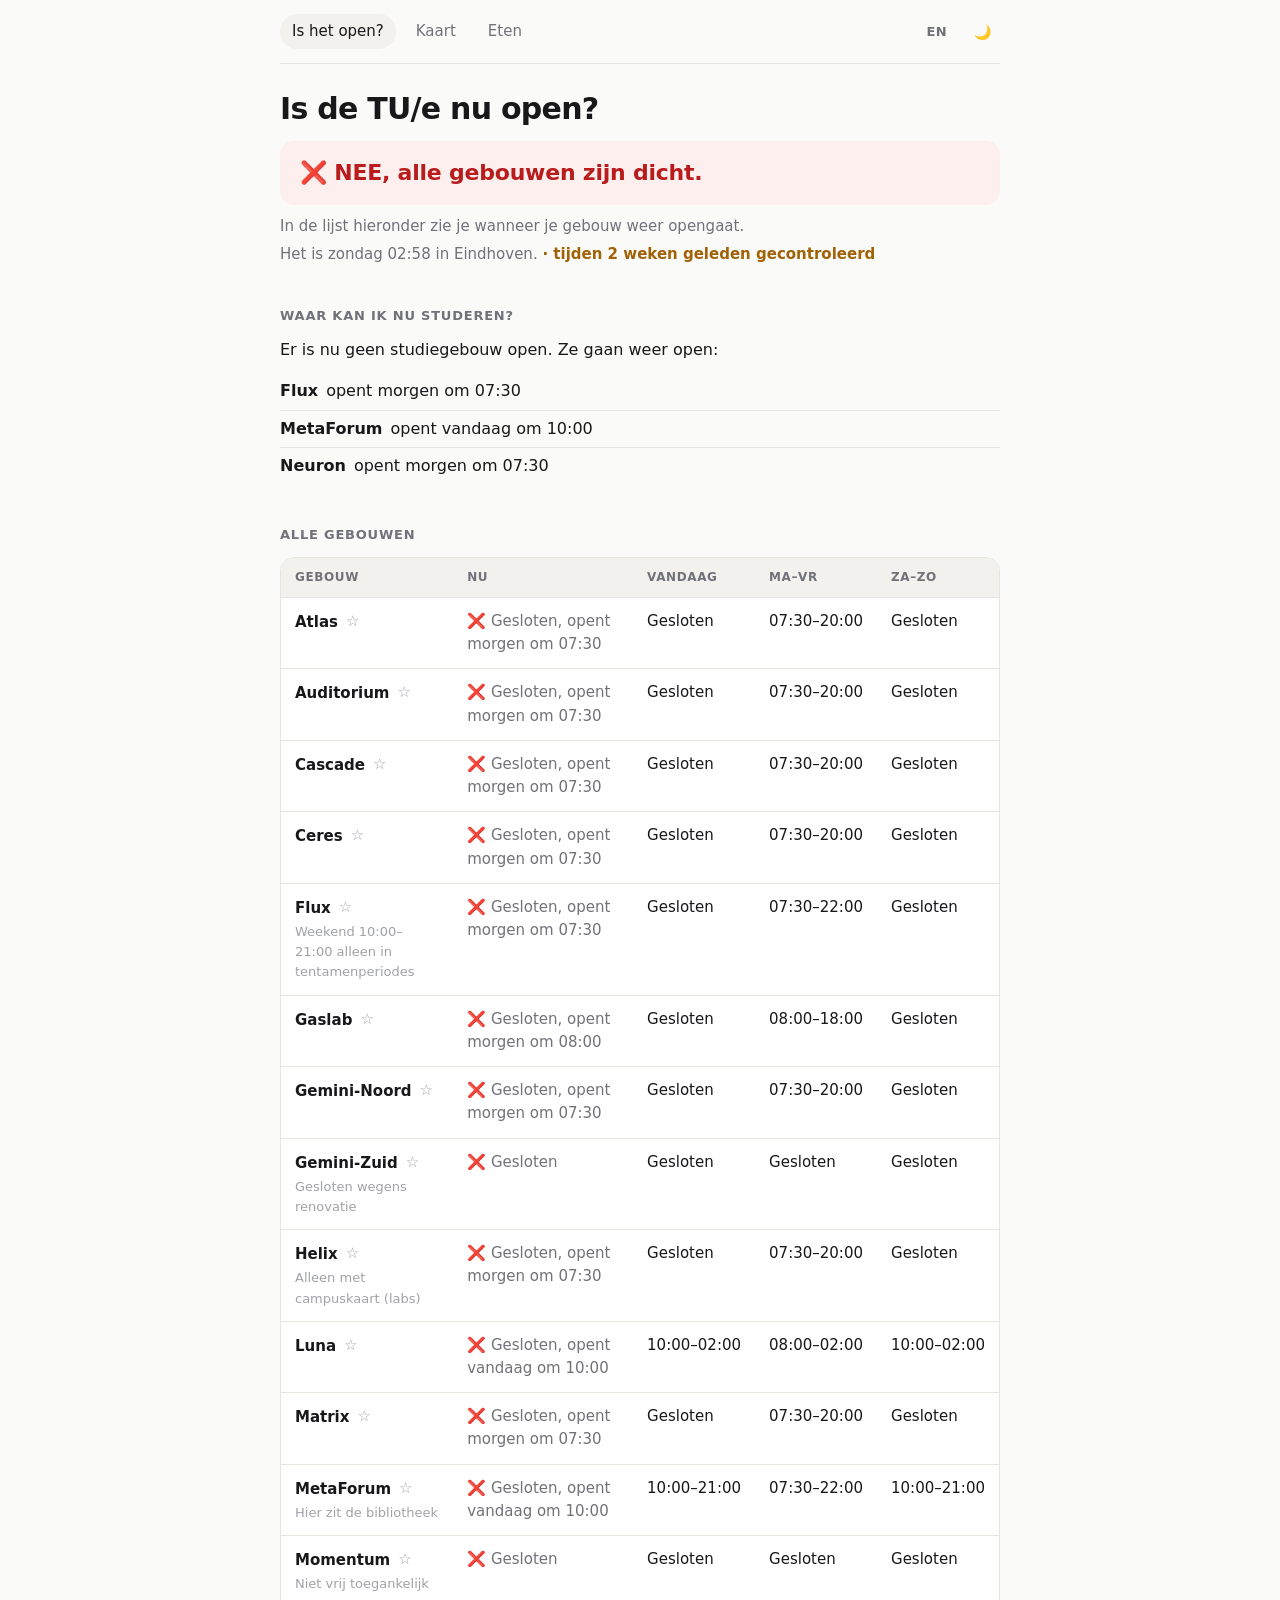
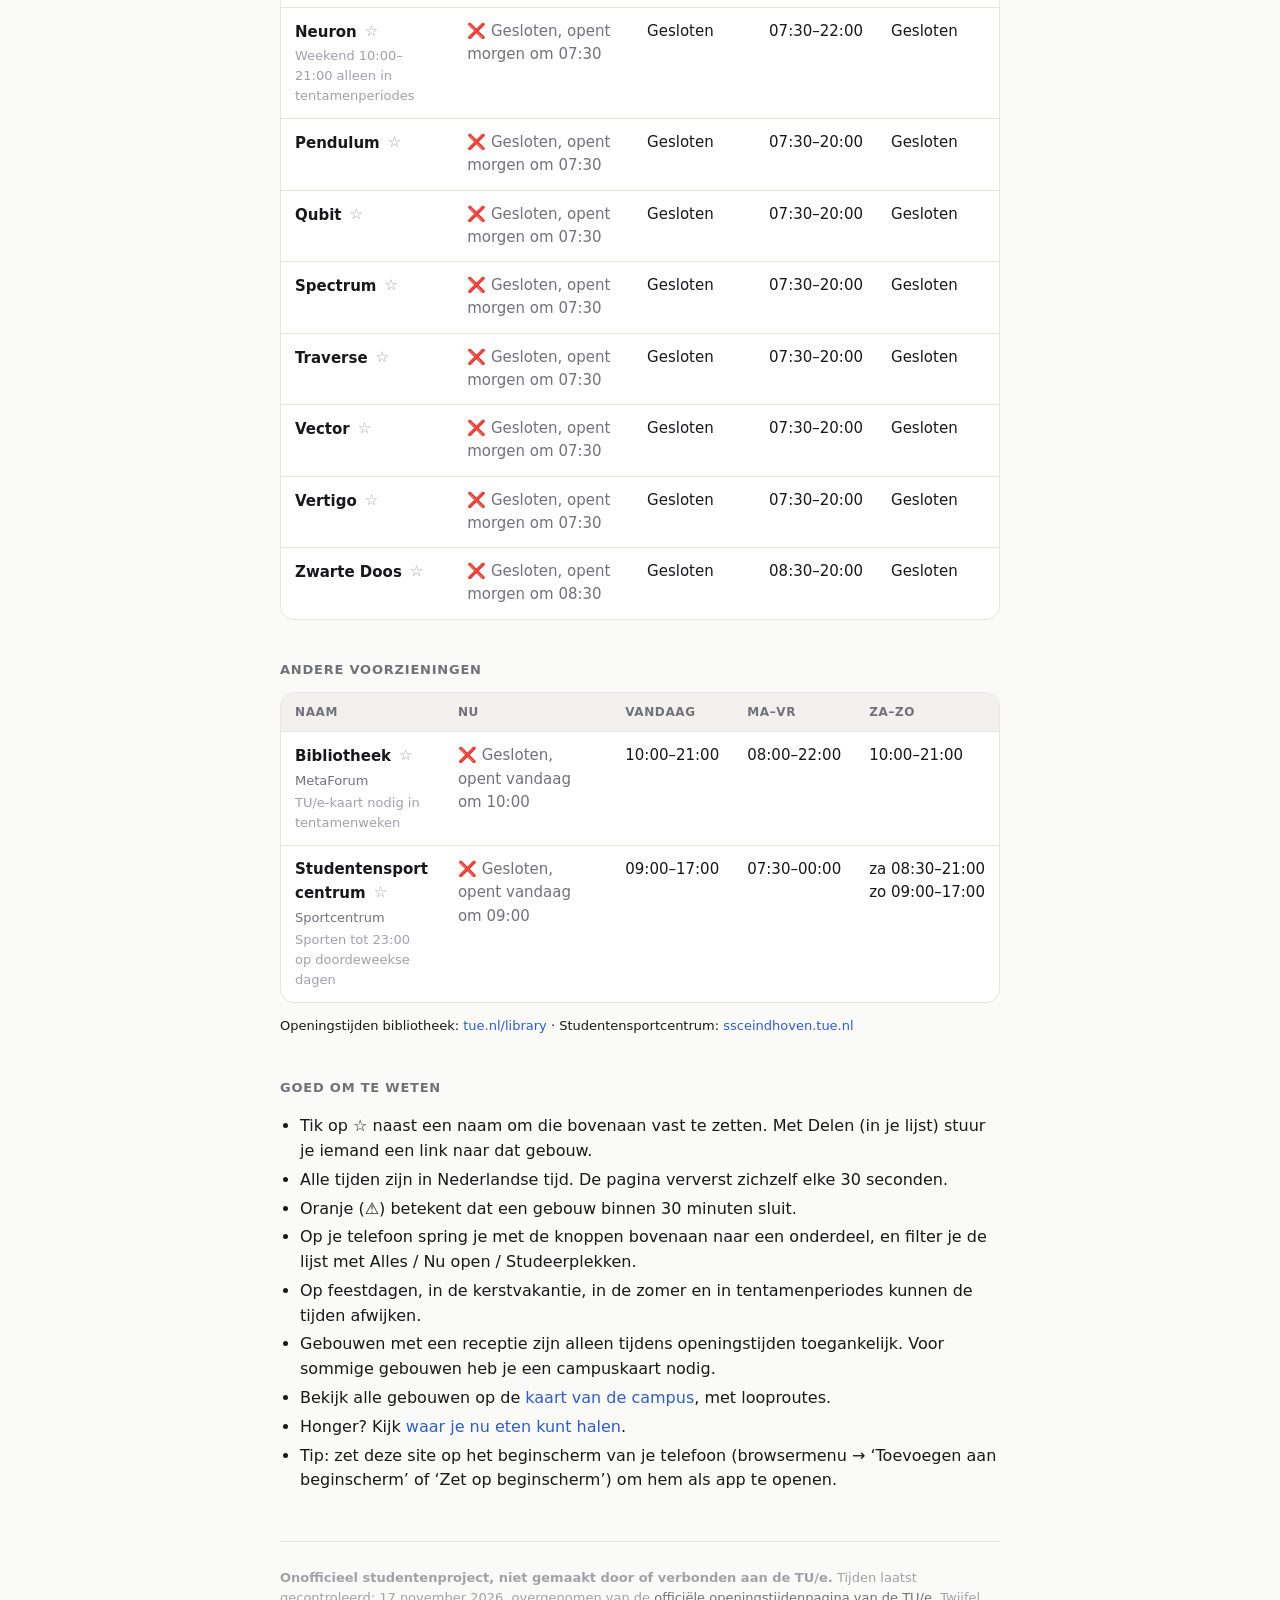
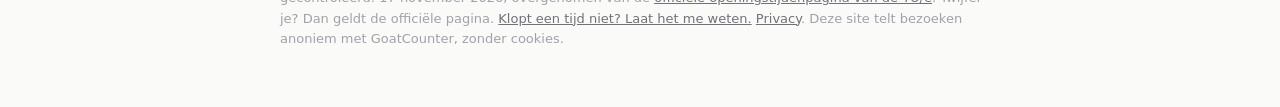
==== commit 98dfeada: "walkways only on map" ====
--- a/nl/index.html
+++ b/nl/index.html
@@ -62,15 +62,6 @@
   <tbody id="buildings"></tbody>
 </table>
 
-<div id="walkways" hidden data-jump="Loopbruggen">
-<h2>Loopbruggen</h2>
-<p class="muted">De loopbruggen tussen gebouwen op de eerste verdieping. Er zijn geen officiële tijden voor de loopbruggen, dus een loopbrug telt als open als de gebouwen aan beide kanten open zijn. Tik erop om hem op de kaart te zien.</p>
-<table>
-  <thead id="walkway-head"></thead>
-  <tbody id="walkway-rows"></tbody>
-</table>
-</div>
-
 <h2 id="other-services" data-jump="Voorzieningen">Andere voorzieningen</h2>
 <table border="1" cellpadding="6" cellspacing="0">
   <thead id="services-head"></thead>
@@ -112,10 +103,6 @@
   renderBanner("banner", now);
   renderTable("head", "buildings", window.BUILDINGS, now, false);
   renderTable("services-head", "services", window.SERVICES, now, true);
-  if (window.WALKWAY_LIST.length) {
-    document.getElementById("walkways").hidden = false;
-    renderTable("walkway-head", "walkway-rows", window.WALKWAY_LIST, now, false);
-  }
   renderWeather("weather", now);
   renderExam("exam", now);
   renderMine("mine", window.BUILDINGS.concat(window.SERVICES), now, "Jouw gebouwen");
@@ -167,7 +154,6 @@
 
 document.getElementById("checked").textContent = checkedText();
 keepFresh(render);
-loadWalkways(function () { window.rerender(); });
 </script>
 <!-- goatcounter -->
 <script data-goatcounter="https://istueopen.goatcounter.com/count" async src="//gc.zgo.at/count.js"></script>
--- a/css/style.css
+++ b/css/style.css
@@ -253,4 +253,4 @@
 #mine .cards li.linked { background: var(--amberbg); }
 #mine .cards .actions { margin-left: 0; }
 #mine .cards { display: grid; gap: 8px; }
-.dot.walk { border-radius: 2px; width: 14px; height: 6px; background: #1f7a3f; box-shadow: 0 0 0 1px #fff inset; }
+.legend .dot.walk { border-radius: 1px; width: 16px; height: 6px; background: #1f7a3f; box-shadow: 0 0 0 2px #fff; vertical-align: 1px; }
